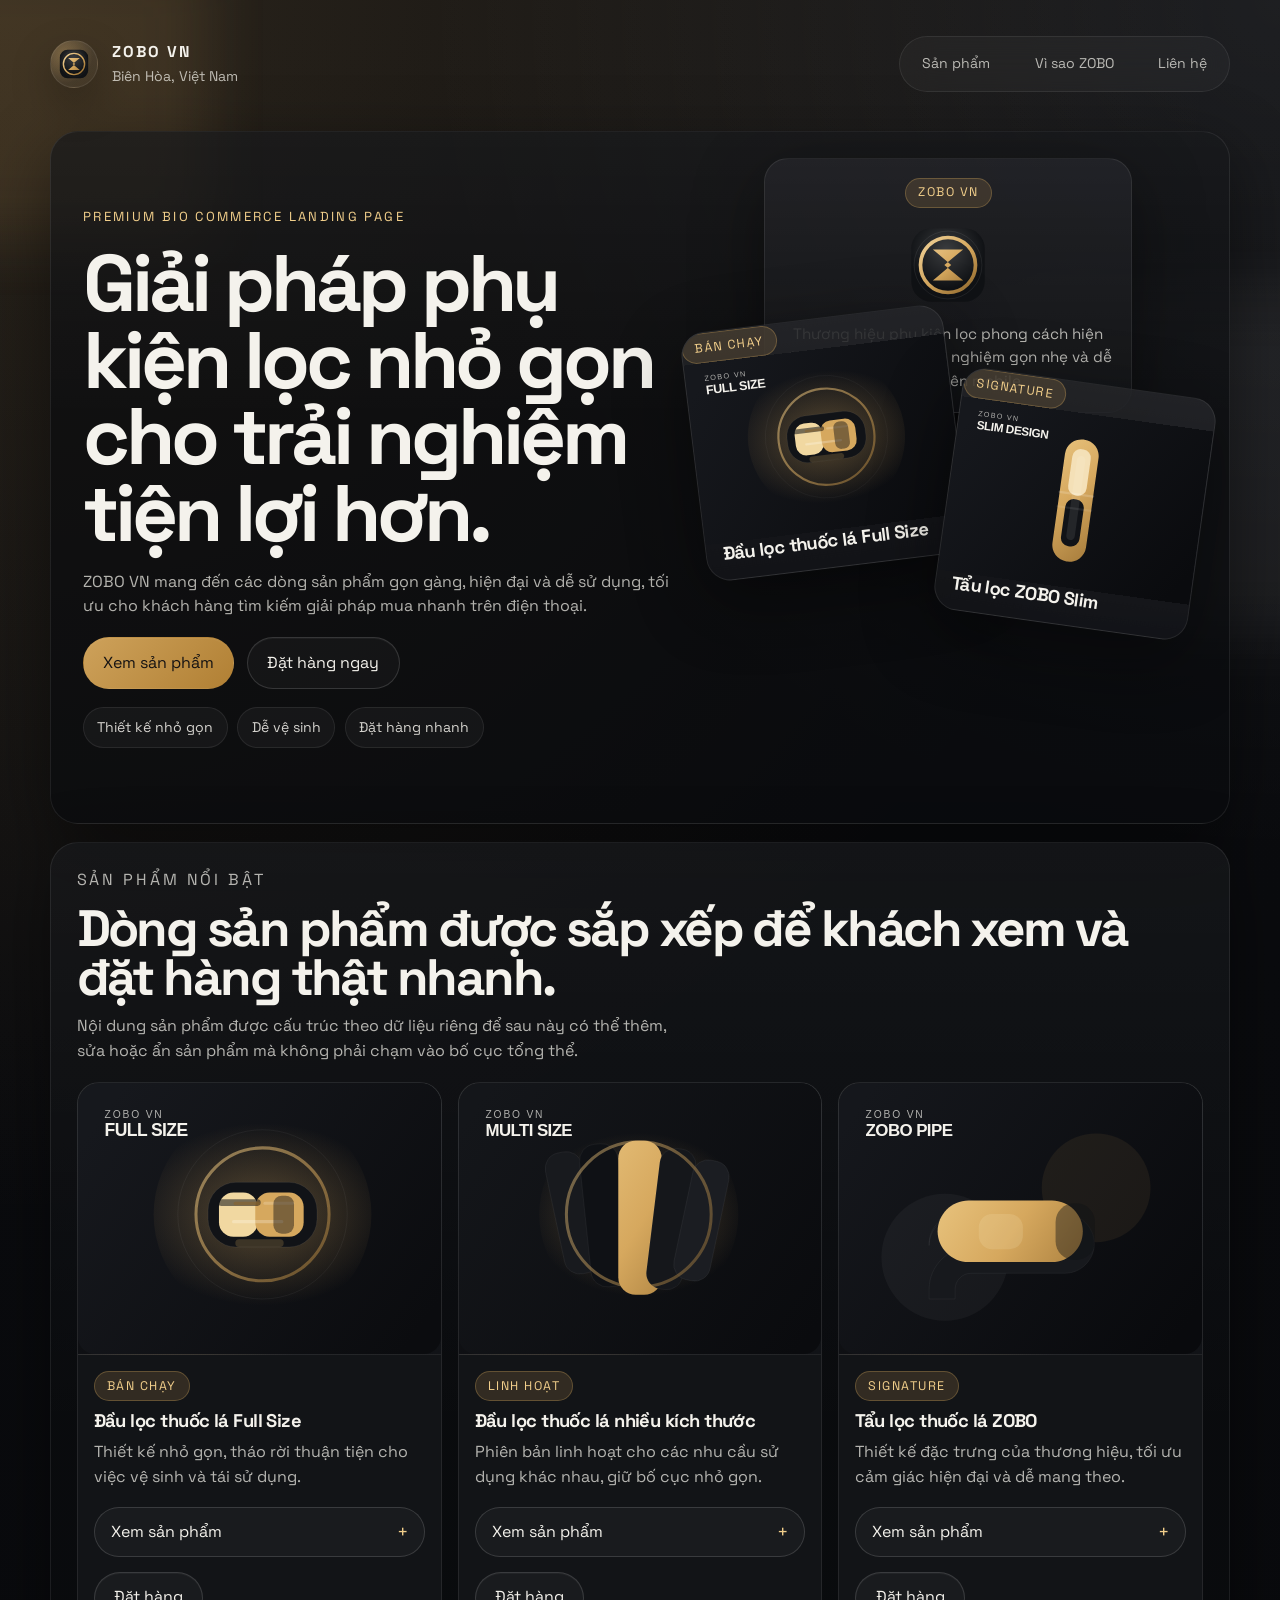
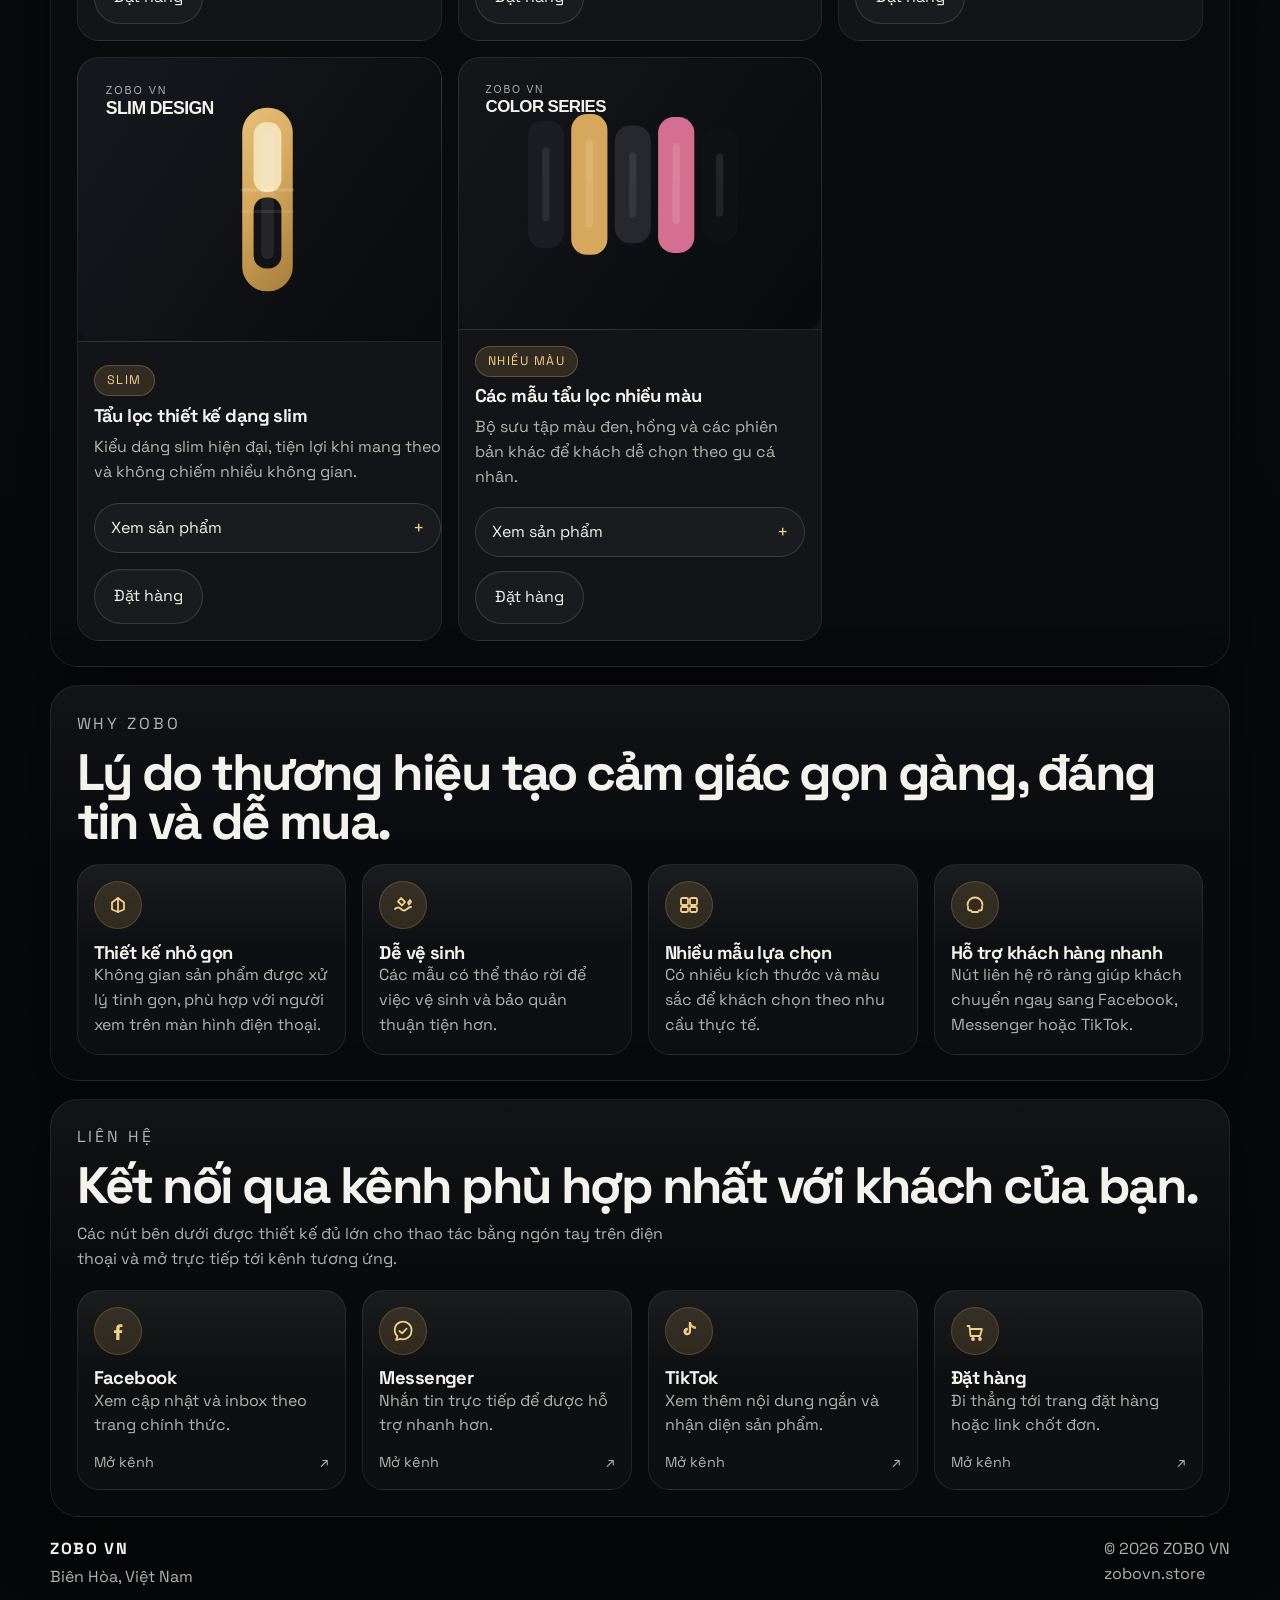
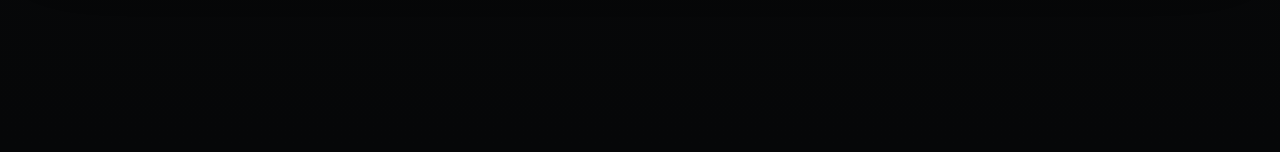
==== index.html @ 747c5fe9 "Initial ZOBO VN site" ====
<!doctype html>
<html lang="vi">
  <head>
    <meta charset="utf-8" />
    <meta name="viewport" content="width=device-width, initial-scale=1" />
    <meta name="theme-color" content="#0b0c0f" />
    <meta
      name="description"
      content="ZOBO VN là landing page chính thức giới thiệu phụ kiện lọc nhỏ gọn, hiện đại và dễ đặt hàng tại Biên Hòa, Việt Nam."
    />
    <meta name="robots" content="index,follow,max-image-preview:large" />
    <link rel="canonical" href="https://zobovn.store/" />

    <meta property="og:site_name" content="ZOBO VN" />
    <meta property="og:type" content="website" />
    <meta property="og:locale" content="vi_VN" />
    <meta property="og:url" content="https://zobovn.store/" />
    <meta
      property="og:title"
      content="ZOBO VN | Phụ kiện lọc nhỏ gọn cho trải nghiệm tiện lợi hơn"
    />
    <meta
      property="og:description"
      content="Landing page chính thức của ZOBO VN với sản phẩm nổi bật, link đặt hàng và kênh liên hệ nhanh."
    />
    <meta property="og:image" content="https://zobovn.store/assets/og-image.svg" />
    <meta property="og:image:alt" content="ZOBO VN hero preview" />
    <meta name="twitter:card" content="summary_large_image" />

    <title>ZOBO VN | Phụ kiện lọc nhỏ gọn, tiện lợi</title>

    <link rel="icon" href="assets/favicon.svg" type="image/svg+xml" />
    <link rel="apple-touch-icon" href="assets/favicon.svg" />

    <link rel="preconnect" href="https://fonts.googleapis.com" />
    <link rel="preconnect" href="https://fonts.gstatic.com" crossorigin />
    <link
      href="https://fonts.googleapis.com/css2?family=Space+Grotesk:wght@400;500;600;700&display=swap"
      rel="stylesheet"
    />

    <link rel="stylesheet" href="styles.css" />
    <script type="module" src="js/main.js" defer></script>
  </head>
  <body>
    <a class="skip-link" href="#main-content">Bỏ qua nội dung</a>

    <div class="page-shell">
      <div class="page-shell__glow page-shell__glow--one" aria-hidden="true"></div>
      <div class="page-shell__glow page-shell__glow--two" aria-hidden="true"></div>

      <header class="site-header reveal">
        <a class="brand" href="#top" aria-label="ZOBO VN trang chủ">
          <span class="brand__mark" aria-hidden="true">
            <img src="assets/brand-mark.svg" alt="" />
          </span>
          <span class="brand__text">
            <strong>ZOBO VN</strong>
            <span>Biên Hòa, Việt Nam</span>
          </span>
        </a>

        <nav class="site-nav" aria-label="Điều hướng chính">
          <a href="#products">Sản phẩm</a>
          <a href="#why-zobo">Vì sao ZOBO</a>
          <a href="#contact">Liên hệ</a>
        </nav>
      </header>

      <main id="main-content">
        <section class="hero section" id="top">
          <div class="hero__copy reveal">
            <p class="eyebrow">Premium bio commerce landing page</p>
            <h1>Giải pháp phụ kiện lọc nhỏ gọn cho trải nghiệm tiện lợi hơn.</h1>
            <p class="hero__lead">
              ZOBO VN mang đến các dòng sản phẩm gọn gàng, hiện đại và dễ sử dụng,
              tối ưu cho khách hàng tìm kiếm giải pháp mua nhanh trên điện thoại.
            </p>

            <div class="hero__actions">
              <a class="button button--primary" href="#products">Xem sản phẩm</a>
              <a class="button button--secondary" href="#contact" data-order-link>Đặt hàng ngay</a>
            </div>

            <ul class="hero__chips" aria-label="Điểm nổi bật">
              <li>Thiết kế nhỏ gọn</li>
              <li>Dễ vệ sinh</li>
              <li>Đặt hàng nhanh</li>
            </ul>
          </div>

          <div class="hero__visual reveal" aria-hidden="true">
            <div class="hero-card hero-card--brand">
              <div class="hero-card__label">ZOBO VN</div>
              <img
                src="assets/brand-mark.svg"
                alt=""
                class="hero-card__logo"
              />
              <p>Thương hiệu phụ kiện lọc phong cách hiện đại, tập trung vào trải nghiệm gọn nhẹ và dễ tiếp cận trên mobile.</p>
            </div>

            <div class="hero-card hero-card--feature hero-card--primary">
              <span class="hero-card__eyebrow">Bán chạy</span>
              <img
                src="assets/products/full-size.svg"
                alt=""
                class="hero-card__image"
              />
              <h2>Đầu lọc thuốc lá Full Size</h2>
            </div>

            <div class="hero-card hero-card--feature hero-card--secondary">
              <span class="hero-card__eyebrow">Signature</span>
              <img
                src="assets/products/slim-design.svg"
                alt=""
                class="hero-card__image"
              />
              <h2>Tẩu lọc ZOBO Slim</h2>
            </div>
          </div>
        </section>

        <section class="section section--tight reveal" id="products" aria-labelledby="products-title">
          <div class="section-heading">
            <p class="eyebrow">Sản phẩm nổi bật</p>
            <h2 id="products-title">Dòng sản phẩm được sắp xếp để khách xem và đặt hàng thật nhanh.</h2>
            <p>
              Nội dung sản phẩm được cấu trúc theo dữ liệu riêng để sau này có thể thêm,
              sửa hoặc ẩn sản phẩm mà không phải chạm vào bố cục tổng thể.
            </p>
          </div>

          <div class="product-grid" data-product-grid></div>
        </section>

        <section class="section reveal" id="why-zobo" aria-labelledby="why-title">
          <div class="section-heading">
            <p class="eyebrow">Why ZOBO</p>
            <h2 id="why-title">Lý do thương hiệu tạo cảm giác gọn gàng, đáng tin và dễ mua.</h2>
          </div>

          <div class="benefit-grid" data-benefit-grid></div>
        </section>

        <section class="section reveal" id="contact" aria-labelledby="contact-title">
          <div class="section-heading">
            <p class="eyebrow">Liên hệ</p>
            <h2 id="contact-title">Kết nối qua kênh phù hợp nhất với khách của bạn.</h2>
            <p>
              Các nút bên dưới được thiết kế đủ lớn cho thao tác bằng ngón tay trên điện thoại và mở trực tiếp tới kênh tương ứng.
            </p>
          </div>

          <div class="contact-grid" data-contact-grid></div>
        </section>
      </main>

      <footer class="site-footer reveal">
        <div>
          <strong>ZOBO VN</strong>
          <p>Biên Hòa, Việt Nam</p>
        </div>
        <div>
          <p>© 2026 ZOBO VN</p>
          <p>zobovn.store</p>
        </div>
      </footer>
    </div>

    <a class="floating-cta" href="#contact" data-order-link aria-label="Đặt hàng ngay">
      Đặt hàng ngay
    </a>
  </body>
</html>
---- styles.css ----
:root {
  color-scheme: dark;
  --bg: #08090b;
  --bg-elevated: rgba(14, 15, 18, 0.86);
  --surface: rgba(20, 22, 26, 0.92);
  --surface-strong: #111317;
  --surface-soft: rgba(255, 255, 255, 0.04);
  --stroke: rgba(255, 255, 255, 0.08);
  --stroke-strong: rgba(255, 255, 255, 0.14);
  --text: #f4f2ec;
  --muted: rgba(244, 242, 236, 0.72);
  --muted-strong: rgba(244, 242, 236, 0.86);
  --accent: #d6a85e;
  --accent-soft: rgba(214, 168, 94, 0.16);
  --accent-strong: #f2cf8b;
  --shadow: 0 22px 70px rgba(0, 0, 0, 0.45);
  --shadow-soft: 0 16px 40px rgba(0, 0, 0, 0.25);
  --radius-xl: 28px;
  --radius-lg: 22px;
  --radius-md: 18px;
  --radius-sm: 14px;
  --content-width: 1180px;
  --touch-target: 48px;
}

*,
*::before,
*::after {
  box-sizing: border-box;
}

html {
  scroll-behavior: smooth;
}

body {
  margin: 0;
  min-height: 100vh;
  background:
    radial-gradient(circle at top left, rgba(214, 168, 94, 0.16), transparent 34%),
    radial-gradient(circle at top right, rgba(255, 255, 255, 0.08), transparent 24%),
    linear-gradient(180deg, #0b0c0f 0%, #090a0d 56%, #060708 100%);
  color: var(--text);
  font-family: "Space Grotesk", "Segoe UI", sans-serif;
  line-height: 1.55;
  text-rendering: optimizeLegibility;
  -webkit-font-smoothing: antialiased;
  padding-bottom: calc(86px + env(safe-area-inset-bottom));
}

img {
  max-width: 100%;
  display: block;
}

a {
  color: inherit;
  text-decoration: none;
}

button,
summary {
  font: inherit;
}

::selection {
  background: rgba(214, 168, 94, 0.32);
  color: #fff;
}

.skip-link {
  position: absolute;
  top: 0;
  left: 0;
  transform: translateY(-120%);
  padding: 0.9rem 1.1rem;
  background: #fff;
  color: #000;
  border-radius: 0 0 12px 0;
  z-index: 100;
}

.skip-link:focus {
  transform: translateY(0);
}

.page-shell {
  position: relative;
  isolation: isolate;
  width: min(calc(100% - 1rem), var(--content-width));
  margin: 0 auto;
  padding: 1rem 0 4.5rem;
}

.page-shell__glow {
  position: fixed;
  inset: auto;
  pointer-events: none;
  z-index: -1;
  filter: blur(32px);
  opacity: 0.75;
}

.page-shell__glow--one {
  top: -3rem;
  left: -5rem;
  width: 18rem;
  height: 18rem;
  background: rgba(214, 168, 94, 0.18);
}

.page-shell__glow--two {
  right: -5rem;
  top: 32%;
  width: 22rem;
  height: 22rem;
  background: rgba(255, 255, 255, 0.08);
}

.site-header {
  display: flex;
  align-items: center;
  justify-content: space-between;
  gap: 1rem;
  padding: 1rem 0 1.35rem;
}

.brand {
  display: inline-flex;
  align-items: center;
  gap: 0.9rem;
  min-height: var(--touch-target);
}

.brand__mark {
  width: 3rem;
  height: 3rem;
  padding: 0.4rem;
  border-radius: 999px;
  background:
    linear-gradient(145deg, rgba(255, 255, 255, 0.08), rgba(255, 255, 255, 0.02)),
    radial-gradient(circle at 30% 30%, rgba(214, 168, 94, 0.35), transparent 62%);
  border: 1px solid var(--stroke);
  box-shadow: var(--shadow-soft);
}

.brand__mark img {
  width: 100%;
  height: 100%;
}

.brand__text {
  display: grid;
  gap: 0.12rem;
}

.brand__text strong {
  font-size: 0.98rem;
  letter-spacing: 0.12em;
  text-transform: uppercase;
}

.brand__text span,
.site-nav a {
  color: var(--muted);
  font-size: 0.88rem;
}

.site-nav {
  display: inline-flex;
  align-items: center;
  gap: 1rem;
  padding: 0.45rem;
  background: rgba(255, 255, 255, 0.03);
  border: 1px solid var(--stroke);
  border-radius: 999px;
  backdrop-filter: blur(16px);
}

.site-nav a {
  padding: 0.55rem 0.9rem;
  border-radius: 999px;
  transition: background 160ms ease, color 160ms ease;
}

.site-nav a:hover,
.site-nav a:focus-visible {
  background: rgba(255, 255, 255, 0.06);
  color: var(--text);
}

.section {
  margin-top: 1.1rem;
  padding: 1.2rem;
  border: 1px solid var(--stroke);
  border-radius: var(--radius-xl);
  background:
    linear-gradient(180deg, rgba(255, 255, 255, 0.04), transparent 42%),
    rgba(11, 12, 15, 0.7);
  box-shadow: var(--shadow);
  overflow: clip;
}

.section--tight {
  padding-bottom: 1.45rem;
}

.hero {
  display: grid;
  gap: 1.1rem;
  align-items: center;
}

.hero__copy {
  display: grid;
  gap: 1.1rem;
}

.eyebrow {
  margin: 0;
  color: var(--accent-strong);
  font-size: 0.82rem;
  letter-spacing: 0.18em;
  text-transform: uppercase;
}

.hero h1,
.section-heading h2 {
  margin: 0;
  font-size: clamp(2.2rem, 8vw, 5rem);
  line-height: 0.96;
  letter-spacing: -0.05em;
}

.section-heading h2 {
  font-size: clamp(1.8rem, 5.2vw, 3.2rem);
}

.hero__lead,
.section-heading p {
  margin: 0;
  color: var(--muted);
  max-width: 62ch;
  font-size: 1rem;
}

.hero__actions {
  display: flex;
  flex-wrap: wrap;
  gap: 0.8rem;
}

.button {
  min-height: var(--touch-target);
  display: inline-flex;
  align-items: center;
  justify-content: center;
  gap: 0.55rem;
  padding: 0.8rem 1.2rem;
  border-radius: 999px;
  border: 1px solid var(--stroke-strong);
  background: rgba(255, 255, 255, 0.03);
  transition:
    transform 180ms ease,
    background 180ms ease,
    border-color 180ms ease,
    box-shadow 180ms ease;
  box-shadow: inset 0 1px 0 rgba(255, 255, 255, 0.04);
}

.button:hover,
.button:focus-visible,
.card-action:hover,
.card-action:focus-visible,
.contact-card:hover,
.contact-card:focus-visible,
.product-summary:hover,
.product-summary:focus-visible {
  transform: translateY(-1px);
  border-color: rgba(214, 168, 94, 0.5);
  box-shadow: 0 14px 30px rgba(0, 0, 0, 0.24);
}

.button--primary {
  background: linear-gradient(135deg, rgba(214, 168, 94, 0.96), rgba(184, 133, 54, 0.96));
  color: #151313;
  border-color: transparent;
}

.button--secondary {
  background: rgba(255, 255, 255, 0.03);
}

.hero__chips {
  display: flex;
  flex-wrap: wrap;
  gap: 0.6rem;
  margin: 0;
  padding: 0;
  list-style: none;
}

.hero__chips li {
  padding: 0.55rem 0.84rem;
  border-radius: 999px;
  background: rgba(255, 255, 255, 0.04);
  border: 1px solid var(--stroke);
  color: var(--muted-strong);
  font-size: 0.88rem;
}

.hero__visual {
  position: relative;
  min-height: 34rem;
  display: grid;
  align-content: center;
}

.hero-card {
  position: absolute;
  width: min(100%, 19rem);
  border: 1px solid var(--stroke);
  border-radius: 24px;
  background:
    linear-gradient(180deg, rgba(255, 255, 255, 0.08), rgba(255, 255, 255, 0.02)),
    rgba(15, 16, 20, 0.88);
  box-shadow: var(--shadow);
  overflow: clip;
}

.hero-card--brand {
  top: 0;
  left: 0;
  right: 0;
  margin-inline: auto;
  width: min(100%, 23rem);
  padding: 1.2rem;
  display: grid;
  gap: 0.8rem;
  text-align: center;
}

.hero-card--brand p {
  margin: 0;
  color: var(--muted);
  font-size: 0.95rem;
}

.hero-card__label,
.hero-card__eyebrow,
.badge {
  display: inline-flex;
  align-items: center;
  justify-content: center;
  width: fit-content;
  min-height: 1.9rem;
  padding: 0.25rem 0.75rem;
  border-radius: 999px;
  background: rgba(214, 168, 94, 0.16);
  border: 1px solid rgba(214, 168, 94, 0.3);
  color: var(--accent-strong);
  font-size: 0.78rem;
  letter-spacing: 0.12em;
  text-transform: uppercase;
}

.hero-card__label {
  margin-inline: auto;
}

.hero-card__logo {
  width: 5.5rem;
  height: 5.5rem;
  margin-inline: auto;
}

.hero-card__image {
  width: 100%;
  aspect-ratio: 16 / 11;
  object-fit: cover;
}

.hero-card h2 {
  margin: 0;
  padding: 0 1rem 1rem;
  font-size: 1.15rem;
  line-height: 1.15;
  letter-spacing: -0.03em;
}

.hero-card--primary {
  top: 10rem;
  left: 0;
  transform: rotate(-7deg);
  width: 16.5rem;
}

.hero-card--secondary {
  right: 0;
  top: 14rem;
  transform: rotate(8deg);
  width: 16rem;
}

.section-heading {
  display: grid;
  gap: 0.7rem;
  margin-bottom: 1.15rem;
}

.product-grid,
.benefit-grid,
.contact-grid {
  display: grid;
  gap: 1rem;
}

.product-card {
  display: grid;
  gap: 0;
  border-radius: var(--radius-lg);
  border: 1px solid var(--stroke);
  background:
    linear-gradient(180deg, rgba(255, 255, 255, 0.05), transparent 34%),
    var(--surface);
  overflow: clip;
}

.product-card__media {
  position: relative;
  aspect-ratio: 4 / 3;
  background:
    radial-gradient(circle at 25% 25%, rgba(214, 168, 94, 0.22), transparent 42%),
    linear-gradient(145deg, #16181d, #0d0e11 64%, #111317);
  border-bottom: 1px solid var(--stroke);
}

.product-card__media img {
  width: 100%;
  height: 100%;
  object-fit: cover;
}

.product-card__body {
  display: grid;
  gap: 0.9rem;
  padding: 1rem;
}

.product-card__header {
  display: grid;
  gap: 0.55rem;
}

.product-card__header h3,
.contact-card h3,
.benefit-card h3 {
  margin: 0;
  font-size: 1.15rem;
  line-height: 1.15;
  letter-spacing: -0.03em;
}

.product-card__header p,
.product-details p,
.contact-card p,
.benefit-card p,
.site-footer p {
  margin: 0;
  color: var(--muted);
}

.product-card__actions {
  display: flex;
  flex-wrap: wrap;
  gap: 0.75rem;
}

.product-summary {
  min-height: var(--touch-target);
  display: inline-flex;
  align-items: center;
  gap: 0.6rem;
  padding: 0.72rem 1rem;
  border: 1px solid var(--stroke-strong);
  border-radius: 999px;
  background: rgba(255, 255, 255, 0.03);
  color: var(--text);
  cursor: pointer;
  list-style: none;
  transition:
    transform 180ms ease,
    background 180ms ease,
    border-color 180ms ease;
}

.product-summary::-webkit-details-marker {
  display: none;
}

.product-summary::after {
  content: "+";
  font-size: 1.15rem;
  line-height: 1;
  margin-left: auto;
  color: var(--accent-strong);
}

.product-card[open] .product-summary::after {
  content: "−";
}

.product-details {
  display: grid;
  gap: 0.8rem;
  padding-top: 0.2rem;
}

.product-details ul {
  margin: 0;
  padding-left: 1.1rem;
  color: var(--muted);
}

.product-details li + li {
  margin-top: 0.35rem;
}

.benefit-card,
.contact-card {
  display: grid;
  gap: 0.8rem;
  padding: 1rem;
  border-radius: var(--radius-lg);
  border: 1px solid var(--stroke);
  background:
    linear-gradient(180deg, rgba(255, 255, 255, 0.05), transparent 44%),
    rgba(255, 255, 255, 0.025);
}

.benefit-card__icon,
.contact-card__icon {
  width: 3rem;
  height: 3rem;
  display: inline-flex;
  align-items: center;
  justify-content: center;
  border-radius: 999px;
  background: var(--accent-soft);
  border: 1px solid rgba(214, 168, 94, 0.24);
  color: var(--accent-strong);
}

.contact-card {
  min-height: 100%;
  transition:
    transform 180ms ease,
    border-color 180ms ease,
    background 180ms ease;
}

.contact-card__meta {
  display: flex;
  align-items: center;
  justify-content: space-between;
  gap: 0.75rem;
}

.contact-card__meta span {
  color: var(--muted);
  font-size: 0.9rem;
}

.site-footer {
  display: flex;
  flex-wrap: wrap;
  justify-content: space-between;
  gap: 1rem;
  padding: 1.25rem 0 0.25rem;
  color: var(--muted);
}

.site-footer strong {
  display: inline-block;
  margin-bottom: 0.2rem;
  color: var(--text);
  letter-spacing: 0.1em;
  text-transform: uppercase;
}

.floating-cta {
  position: fixed;
  left: 50%;
  bottom: calc(0.8rem + env(safe-area-inset-bottom));
  transform: translateX(-50%);
  width: min(calc(100% - 1rem), 28rem);
  min-height: 56px;
  display: none;
  align-items: center;
  justify-content: center;
  border-radius: 999px;
  background: linear-gradient(135deg, rgba(214, 168, 94, 0.98), rgba(184, 133, 54, 0.98));
  color: #120f0a;
  font-weight: 700;
  letter-spacing: 0.04em;
  box-shadow: 0 18px 40px rgba(0, 0, 0, 0.38);
  z-index: 25;
}

.reveal {
  opacity: 0;
  transform: translateY(18px);
  transition:
    opacity 680ms ease,
    transform 680ms ease;
}

.reveal.is-visible {
  opacity: 1;
  transform: translateY(0);
}

@media (min-width: 640px) {
  .page-shell {
    width: min(calc(100% - 2rem), var(--content-width));
    padding-top: 1.25rem;
  }

  .product-grid {
    grid-template-columns: repeat(2, minmax(0, 1fr));
  }

  .benefit-grid,
  .contact-grid {
    grid-template-columns: repeat(2, minmax(0, 1fr));
  }
}

@media (min-width: 960px) {
  .section {
    padding: 1.6rem;
  }

  .hero {
    grid-template-columns: 1.08fr 0.92fr;
    min-height: 42rem;
  }

  .hero__copy {
    padding: 1rem 0 1rem 0.4rem;
  }

  .hero__visual {
    min-height: 40rem;
  }

  .product-grid {
    grid-template-columns: repeat(3, minmax(0, 1fr));
  }

  .benefit-grid {
    grid-template-columns: repeat(4, minmax(0, 1fr));
  }

  .contact-grid {
    grid-template-columns: repeat(4, minmax(0, 1fr));
  }

  .floating-cta {
    display: none;
  }
}

@media (max-width: 959.98px) {
  .site-nav {
    display: none;
  }

  .floating-cta {
    display: inline-flex;
  }

  .hero__visual {
    min-height: 30rem;
  }
}

@media (max-width: 639.98px) {
  .site-header {
    gap: 0.75rem;
    align-items: flex-start;
    flex-direction: column;
  }

  .site-nav {
    width: 100%;
    justify-content: space-between;
  }

  .site-nav a {
    flex: 1;
    text-align: center;
  }

  .hero-card--brand {
    width: 100%;
  }

  .hero-card--primary {
    left: -0.35rem;
    width: 15.5rem;
  }

  .hero-card--secondary {
    right: -0.35rem;
    width: 15rem;
  }

  .hero-card h2 {
    font-size: 1.03rem;
  }

  .product-card__actions {
    flex-direction: column;
  }
}

@media (prefers-reduced-motion: reduce) {
  html {
    scroll-behavior: auto;
  }

  *,
  *::before,
  *::after {
    animation-duration: 0.01ms !important;
    animation-iteration-count: 1 !important;
    transition-duration: 0.01ms !important;
    scroll-behavior: auto !important;
  }

  .reveal {
    opacity: 1;
    transform: none;
  }
}
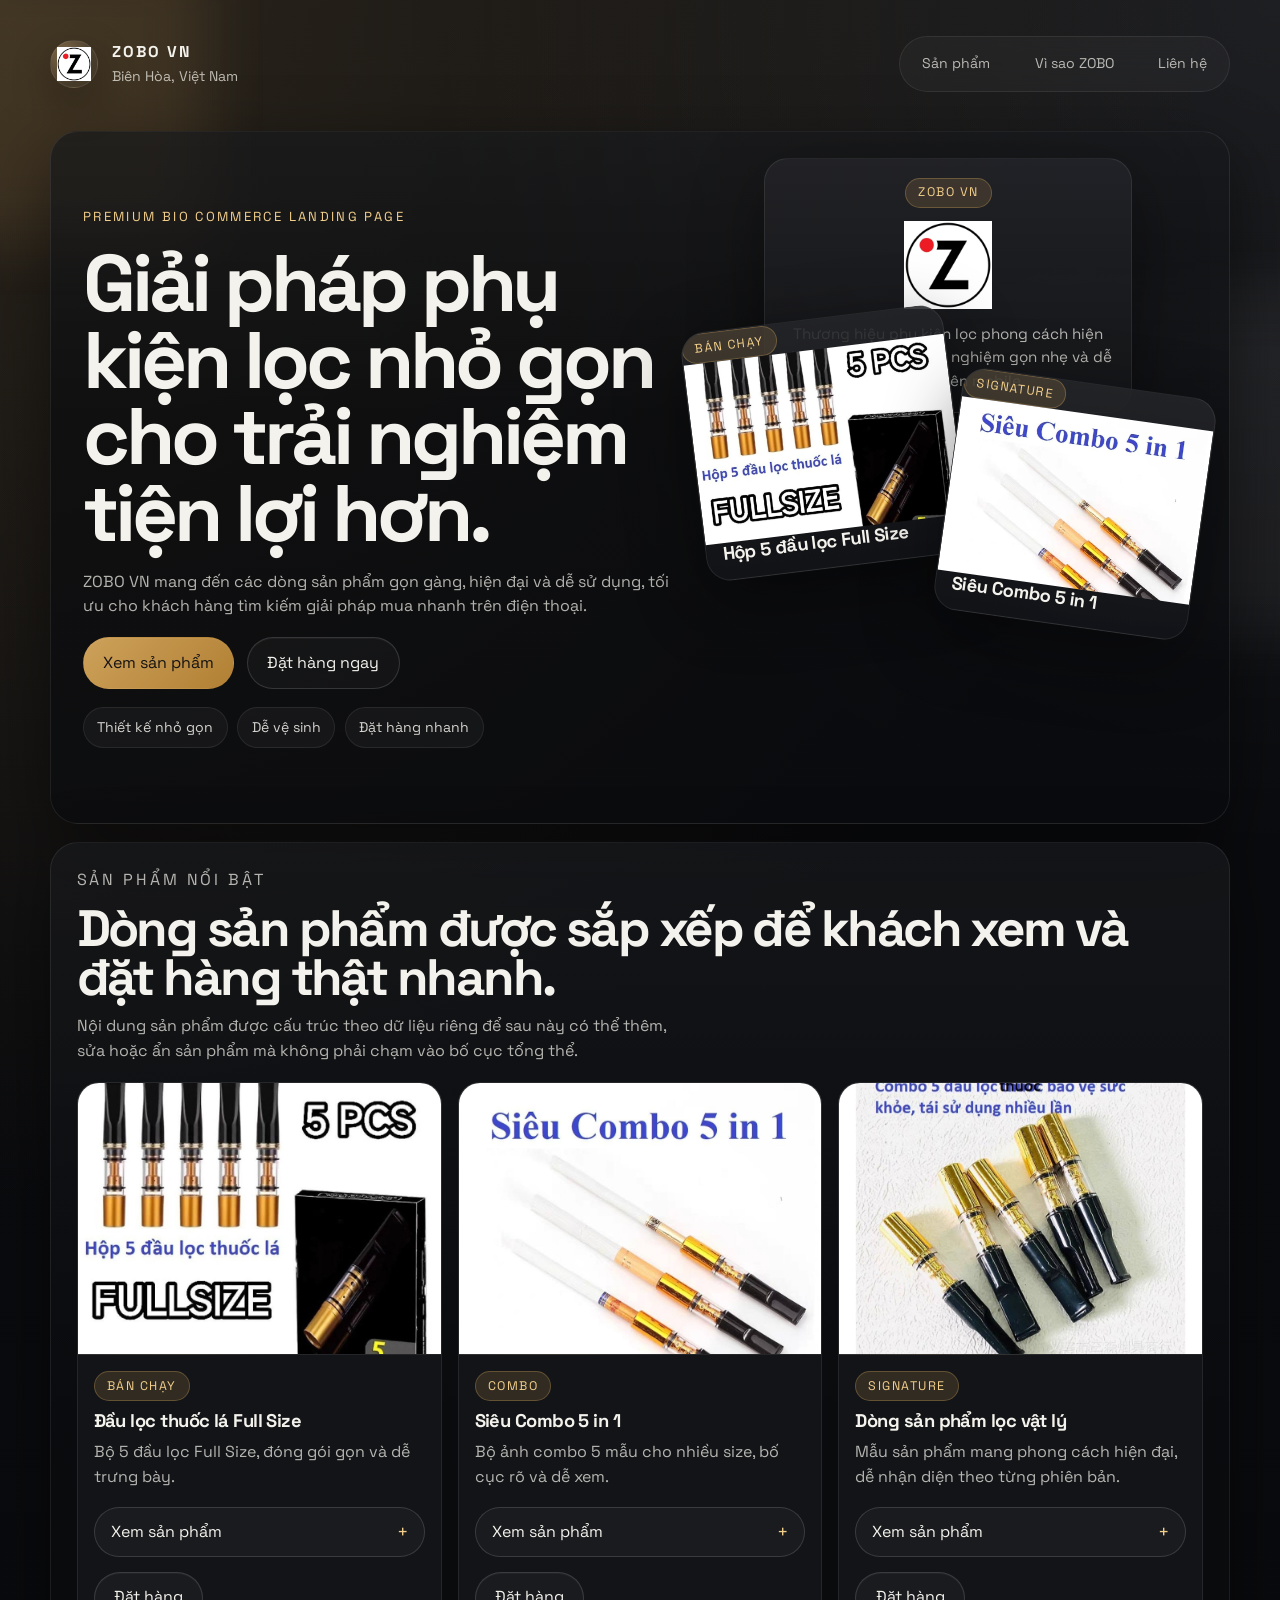
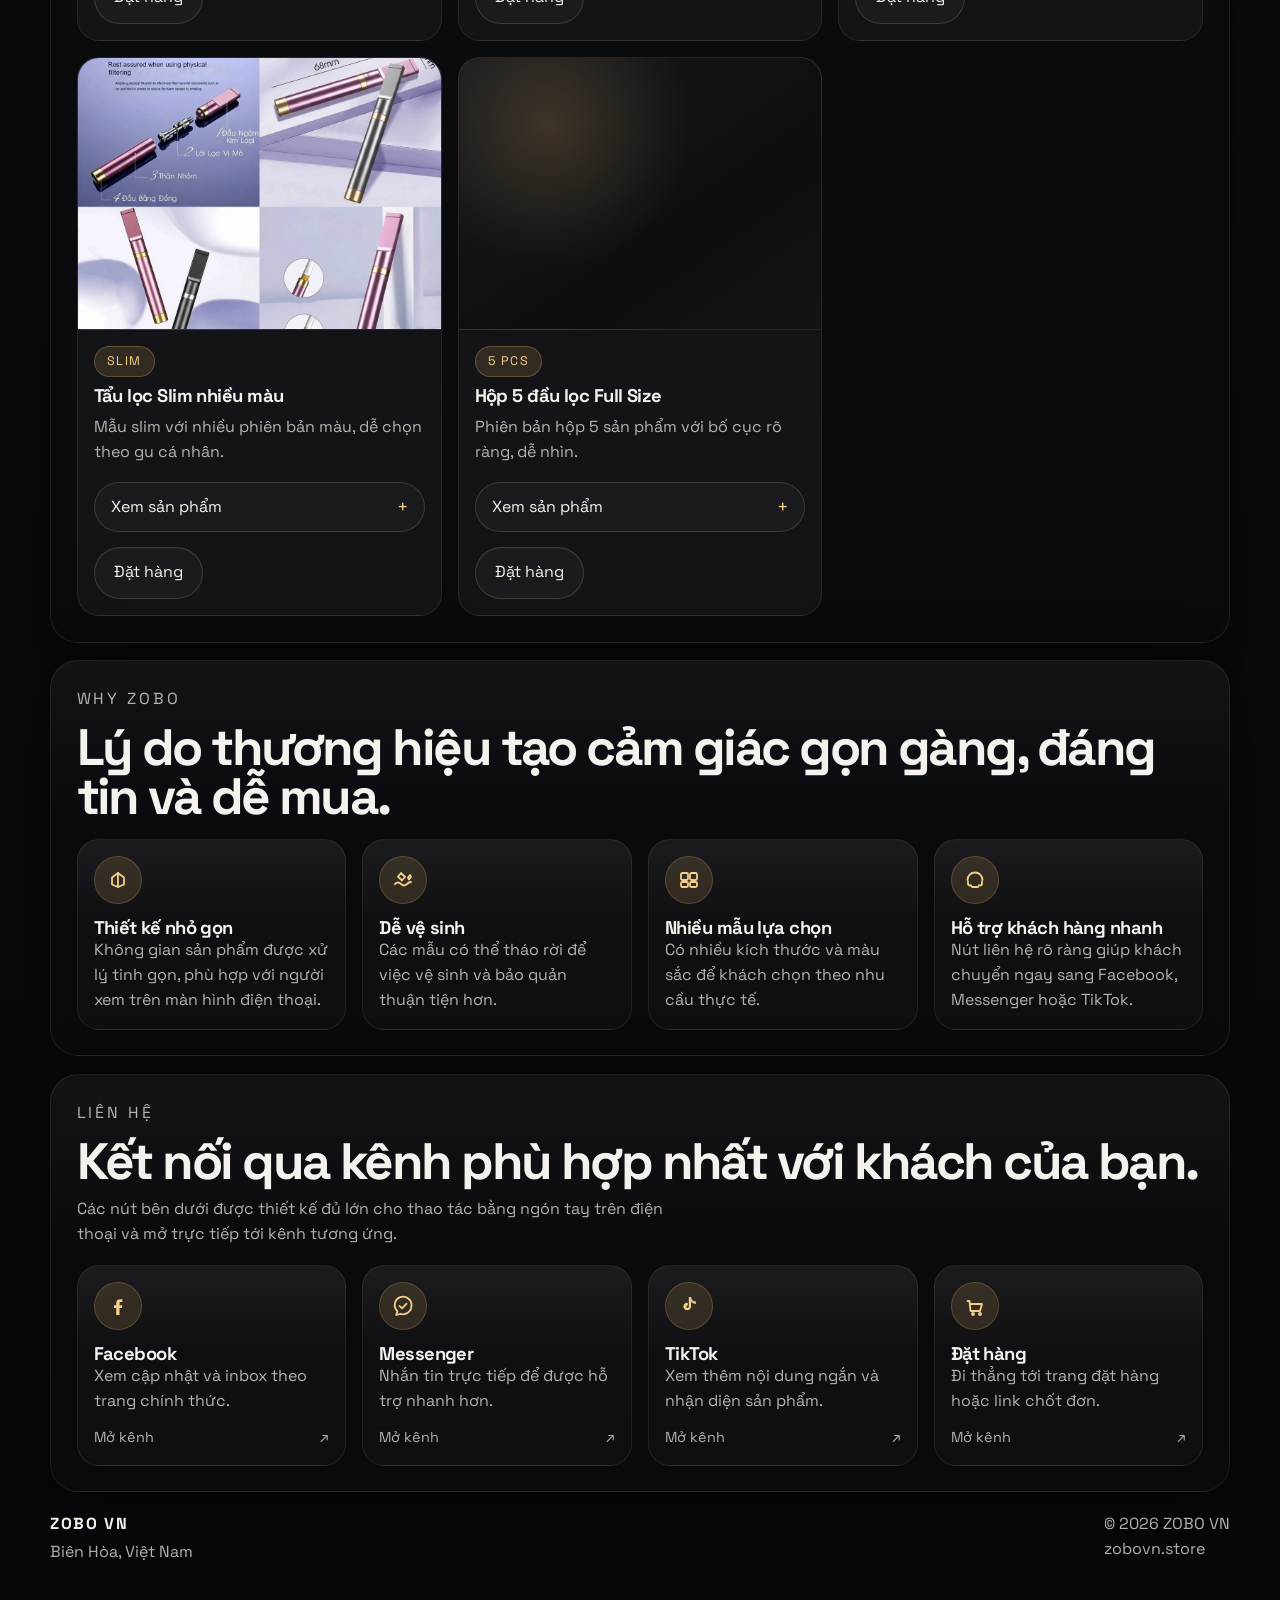
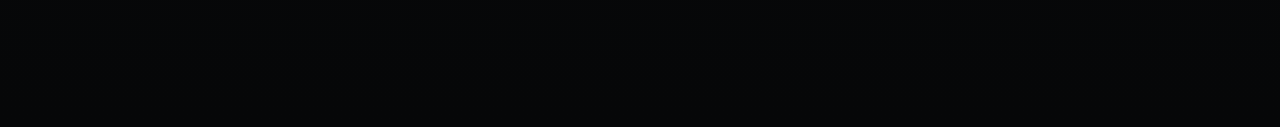
==== commit f1bcec85: "Update ZOBO visuals" ====
--- a/index.html
+++ b/index.html
@@ -29,8 +29,8 @@
 
     <title>ZOBO VN | Phụ kiện lọc nhỏ gọn, tiện lợi</title>
 
-    <link rel="icon" href="assets/favicon.svg" type="image/svg+xml" />
-    <link rel="apple-touch-icon" href="assets/favicon.svg" />
+    <link rel="icon" href="assets/logo.png" type="image/png" />
+    <link rel="apple-touch-icon" href="assets/logo.png" />
 
     <link rel="preconnect" href="https://fonts.googleapis.com" />
     <link rel="preconnect" href="https://fonts.gstatic.com" crossorigin />
@@ -52,7 +52,7 @@
       <header class="site-header reveal">
         <a class="brand" href="#top" aria-label="ZOBO VN trang chủ">
           <span class="brand__mark" aria-hidden="true">
-            <img src="assets/brand-mark.svg" alt="" />
+            <img src="assets/logo.png" alt="" />
           </span>
           <span class="brand__text">
             <strong>ZOBO VN</strong>
@@ -93,7 +93,7 @@
             <div class="hero-card hero-card--brand">
               <div class="hero-card__label">ZOBO VN</div>
               <img
-                src="assets/brand-mark.svg"
+                src="assets/logo.png"
                 alt=""
                 class="hero-card__logo"
               />
@@ -103,21 +103,21 @@
             <div class="hero-card hero-card--feature hero-card--primary">
               <span class="hero-card__eyebrow">Bán chạy</span>
               <img
-                src="assets/products/full-size.svg"
+                src="assets/products/full-size-pack.png"
                 alt=""
                 class="hero-card__image"
               />
-              <h2>Đầu lọc thuốc lá Full Size</h2>
+              <h2>Hộp 5 đầu lọc Full Size</h2>
             </div>
 
             <div class="hero-card hero-card--feature hero-card--secondary">
               <span class="hero-card__eyebrow">Signature</span>
               <img
-                src="assets/products/slim-design.svg"
+                src="assets/products/combo-5-in-1.png"
                 alt=""
                 class="hero-card__image"
               />
-              <h2>Tẩu lọc ZOBO Slim</h2>
+              <h2>Siêu Combo 5 in 1</h2>
             </div>
           </div>
         </section>
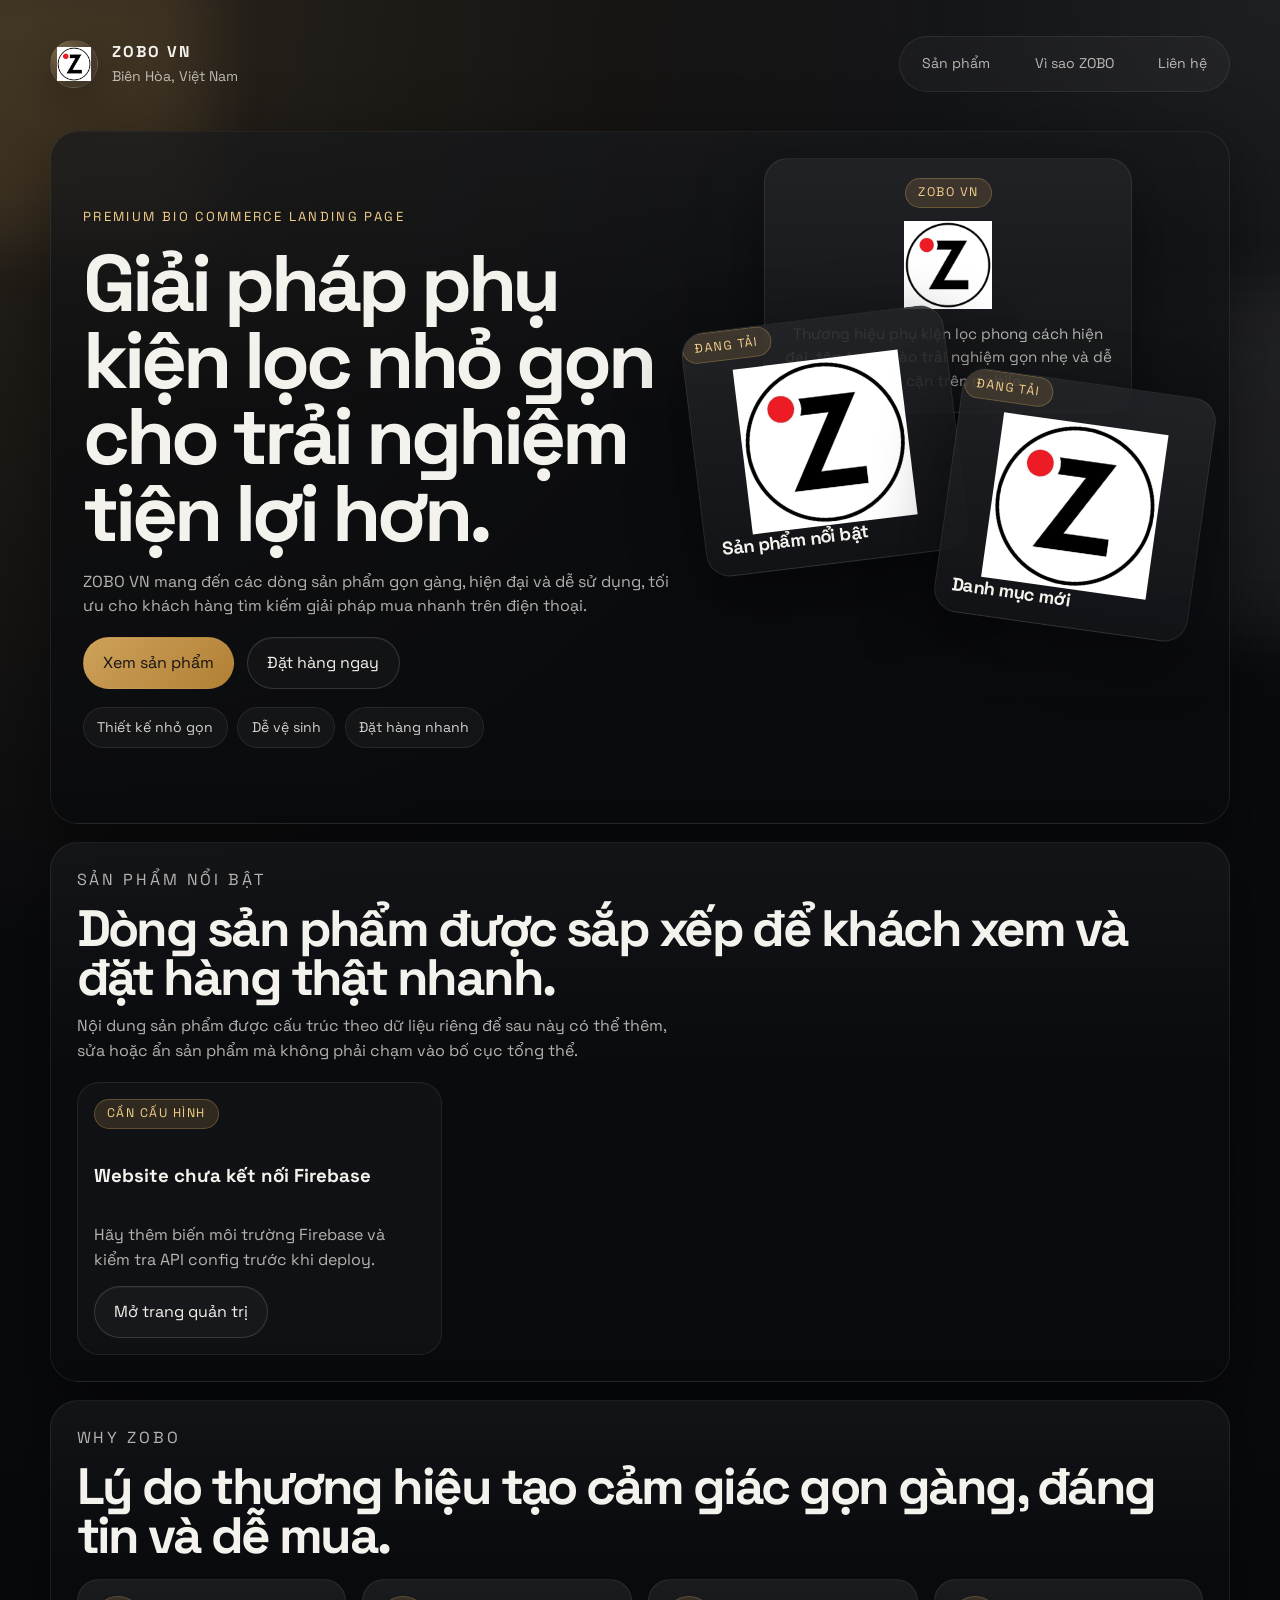
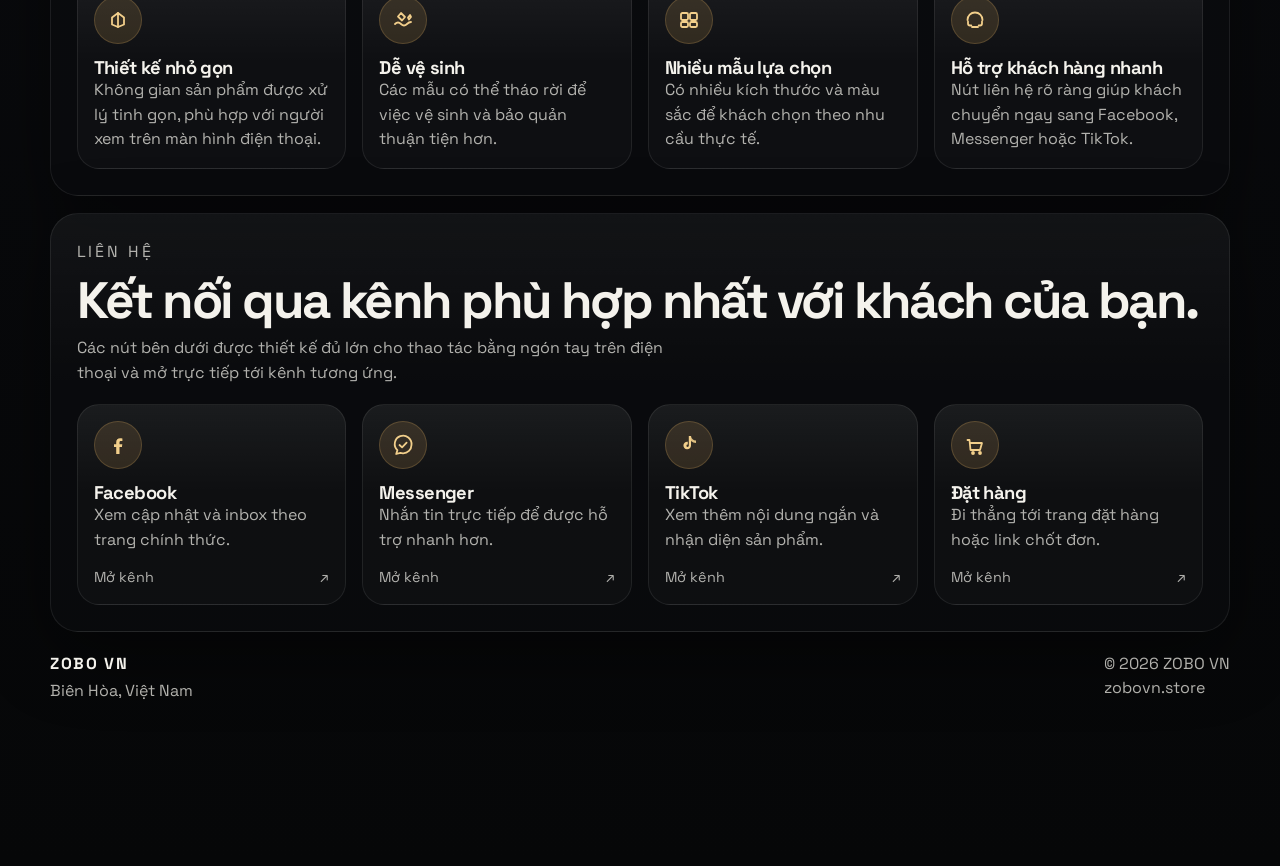
==== commit 8326e6bc: "Add Firebase admin dashboard" ====
--- a/index.html
+++ b/index.html
@@ -100,24 +100,26 @@
               <p>Thương hiệu phụ kiện lọc phong cách hiện đại, tập trung vào trải nghiệm gọn nhẹ và dễ tiếp cận trên mobile.</p>
             </div>
 
-            <div class="hero-card hero-card--feature hero-card--primary">
-              <span class="hero-card__eyebrow">Bán chạy</span>
+            <div class="hero-card hero-card--feature hero-card--primary" data-hero-primary>
+              <span class="hero-card__eyebrow" data-hero-primary-badge>Đang tải</span>
               <img
-                src="assets/products/full-size-pack.png"
+                src="assets/logo.png"
                 alt=""
                 class="hero-card__image"
+                data-hero-primary-image
               />
-              <h2>Hộp 5 đầu lọc Full Size</h2>
+              <h2 data-hero-primary-title>Sản phẩm nổi bật</h2>
             </div>
 
-            <div class="hero-card hero-card--feature hero-card--secondary">
-              <span class="hero-card__eyebrow">Signature</span>
+            <div class="hero-card hero-card--feature hero-card--secondary" data-hero-secondary>
+              <span class="hero-card__eyebrow" data-hero-secondary-badge>Đang tải</span>
               <img
-                src="assets/products/combo-5-in-1.png"
+                src="assets/logo.png"
                 alt=""
                 class="hero-card__image"
+                data-hero-secondary-image
               />
-              <h2>Siêu Combo 5 in 1</h2>
+              <h2 data-hero-secondary-title>Danh mục mới</h2>
             </div>
           </div>
         </section>
@@ -132,7 +134,7 @@
             </p>
           </div>
 
-          <div class="product-grid" data-product-grid></div>
+          <div class="product-grid" data-product-grid aria-live="polite"></div>
         </section>
 
         <section class="section reveal" id="why-zobo" aria-labelledby="why-title">
--- a/styles.css
+++ b/styles.css
@@ -376,8 +376,9 @@
 
 .hero-card__image {
   width: 100%;
-  aspect-ratio: 16 / 11;
-  object-fit: cover;
+  height: 11rem;
+  object-fit: contain;
+  padding: 0.6rem 1rem 0;
 }
 
 .hero-card h2 {
@@ -426,21 +427,6 @@
   overflow: clip;
 }
 
-.product-card__media {
-  position: relative;
-  aspect-ratio: 4 / 3;
-  background:
-    radial-gradient(circle at 25% 25%, rgba(214, 168, 94, 0.22), transparent 42%),
-    linear-gradient(145deg, #16181d, #0d0e11 64%, #111317);
-  border-bottom: 1px solid var(--stroke);
-}
-
-.product-card__media img {
-  width: 100%;
-  height: 100%;
-  object-fit: cover;
-}
-
 .product-card__body {
   display: grid;
   gap: 0.9rem;
@@ -468,6 +454,48 @@
 .site-footer p {
   margin: 0;
   color: var(--muted);
+}
+
+.product-card__meta {
+  display: flex;
+  flex-wrap: wrap;
+  gap: 0.5rem;
+  align-items: center;
+}
+
+.product-card__category,
+.product-card__price {
+  display: inline-flex;
+  align-items: center;
+  min-height: 2rem;
+  padding: 0.25rem 0.7rem;
+  border-radius: 999px;
+  border: 1px solid var(--stroke);
+  background: rgba(255, 255, 255, 0.03);
+  color: var(--muted-strong);
+  font-size: 0.84rem;
+}
+
+.product-card__price {
+  color: var(--accent-strong);
+  border-color: rgba(214, 168, 94, 0.26);
+  background: rgba(214, 168, 94, 0.08);
+}
+
+.product-card__media {
+  position: relative;
+  aspect-ratio: 4 / 3;
+  background:
+    radial-gradient(circle at 25% 25%, rgba(214, 168, 94, 0.18), transparent 42%),
+    linear-gradient(145deg, #16181d, #0d0e11 64%, #111317);
+  border-bottom: 1px solid var(--stroke);
+  padding: 0.85rem;
+}
+
+.product-card__media img {
+  width: 100%;
+  height: 100%;
+  object-fit: contain;
 }
 
 .product-card__actions {
@@ -620,6 +648,66 @@
   transform: translateY(0);
 }
 
+.empty-state,
+.skeleton-card {
+  display: grid;
+  gap: 0.85rem;
+  min-height: 100%;
+  border-radius: var(--radius-lg);
+  border: 1px solid var(--stroke);
+  background: rgba(255, 255, 255, 0.03);
+  padding: 1rem;
+}
+
+.empty-state p {
+  margin: 0;
+  color: var(--muted);
+}
+
+.empty-state__actions {
+  display: flex;
+  flex-wrap: wrap;
+  gap: 0.75rem;
+}
+
+.skeleton-card__media,
+.skeleton-bar {
+  border-radius: 18px;
+  background: linear-gradient(90deg, rgba(255, 255, 255, 0.04), rgba(255, 255, 255, 0.08), rgba(255, 255, 255, 0.04));
+  background-size: 200% 100%;
+  animation: skeleton-pulse 1.4s ease infinite;
+}
+
+.skeleton-card__media {
+  aspect-ratio: 4 / 3;
+}
+
+.skeleton-bar {
+  height: 0.95rem;
+}
+
+.skeleton-bar--wide {
+  width: 82%;
+}
+
+.skeleton-bar--mid {
+  width: 62%;
+}
+
+.skeleton-bar--short {
+  width: 42%;
+}
+
+@keyframes skeleton-pulse {
+  0% {
+    background-position: 0% 50%;
+  }
+
+  100% {
+    background-position: 200% 50%;
+  }
+}
+
 @media (min-width: 640px) {
   .page-shell {
     width: min(calc(100% - 2rem), var(--content-width));
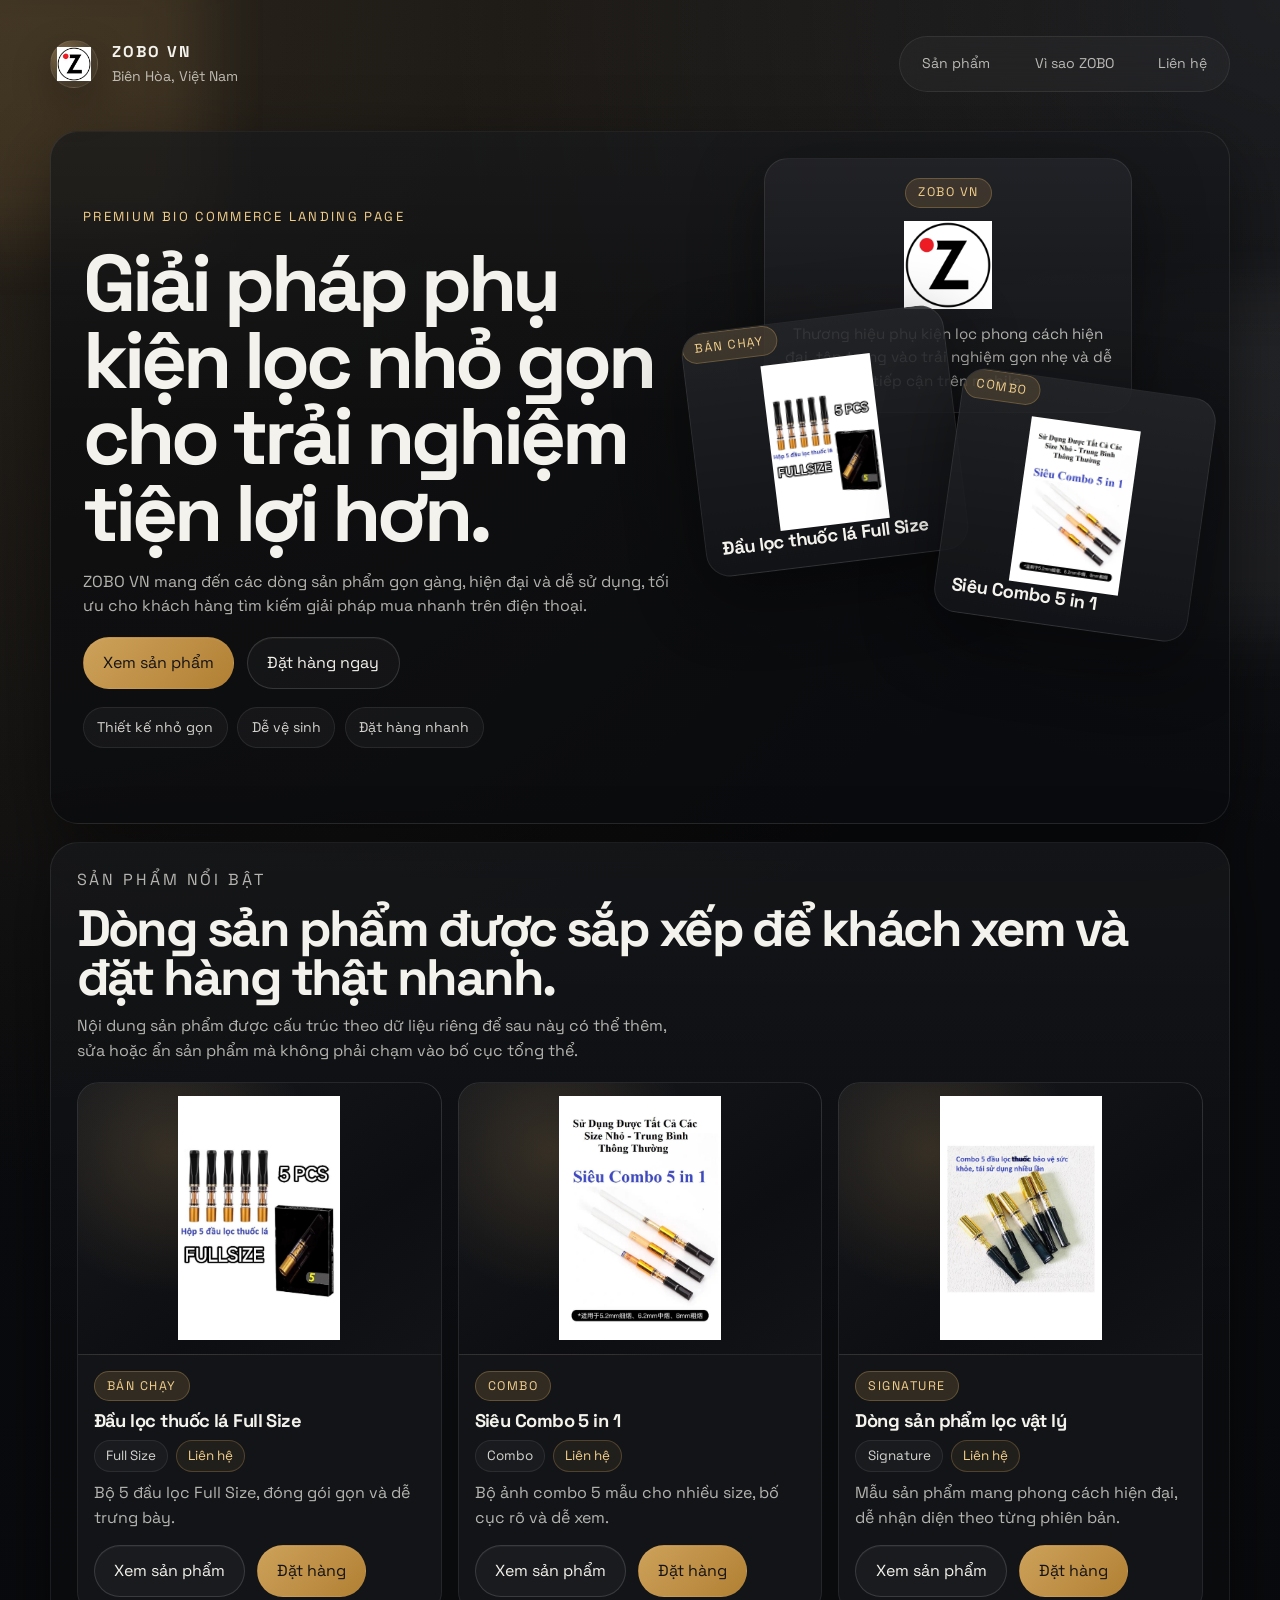
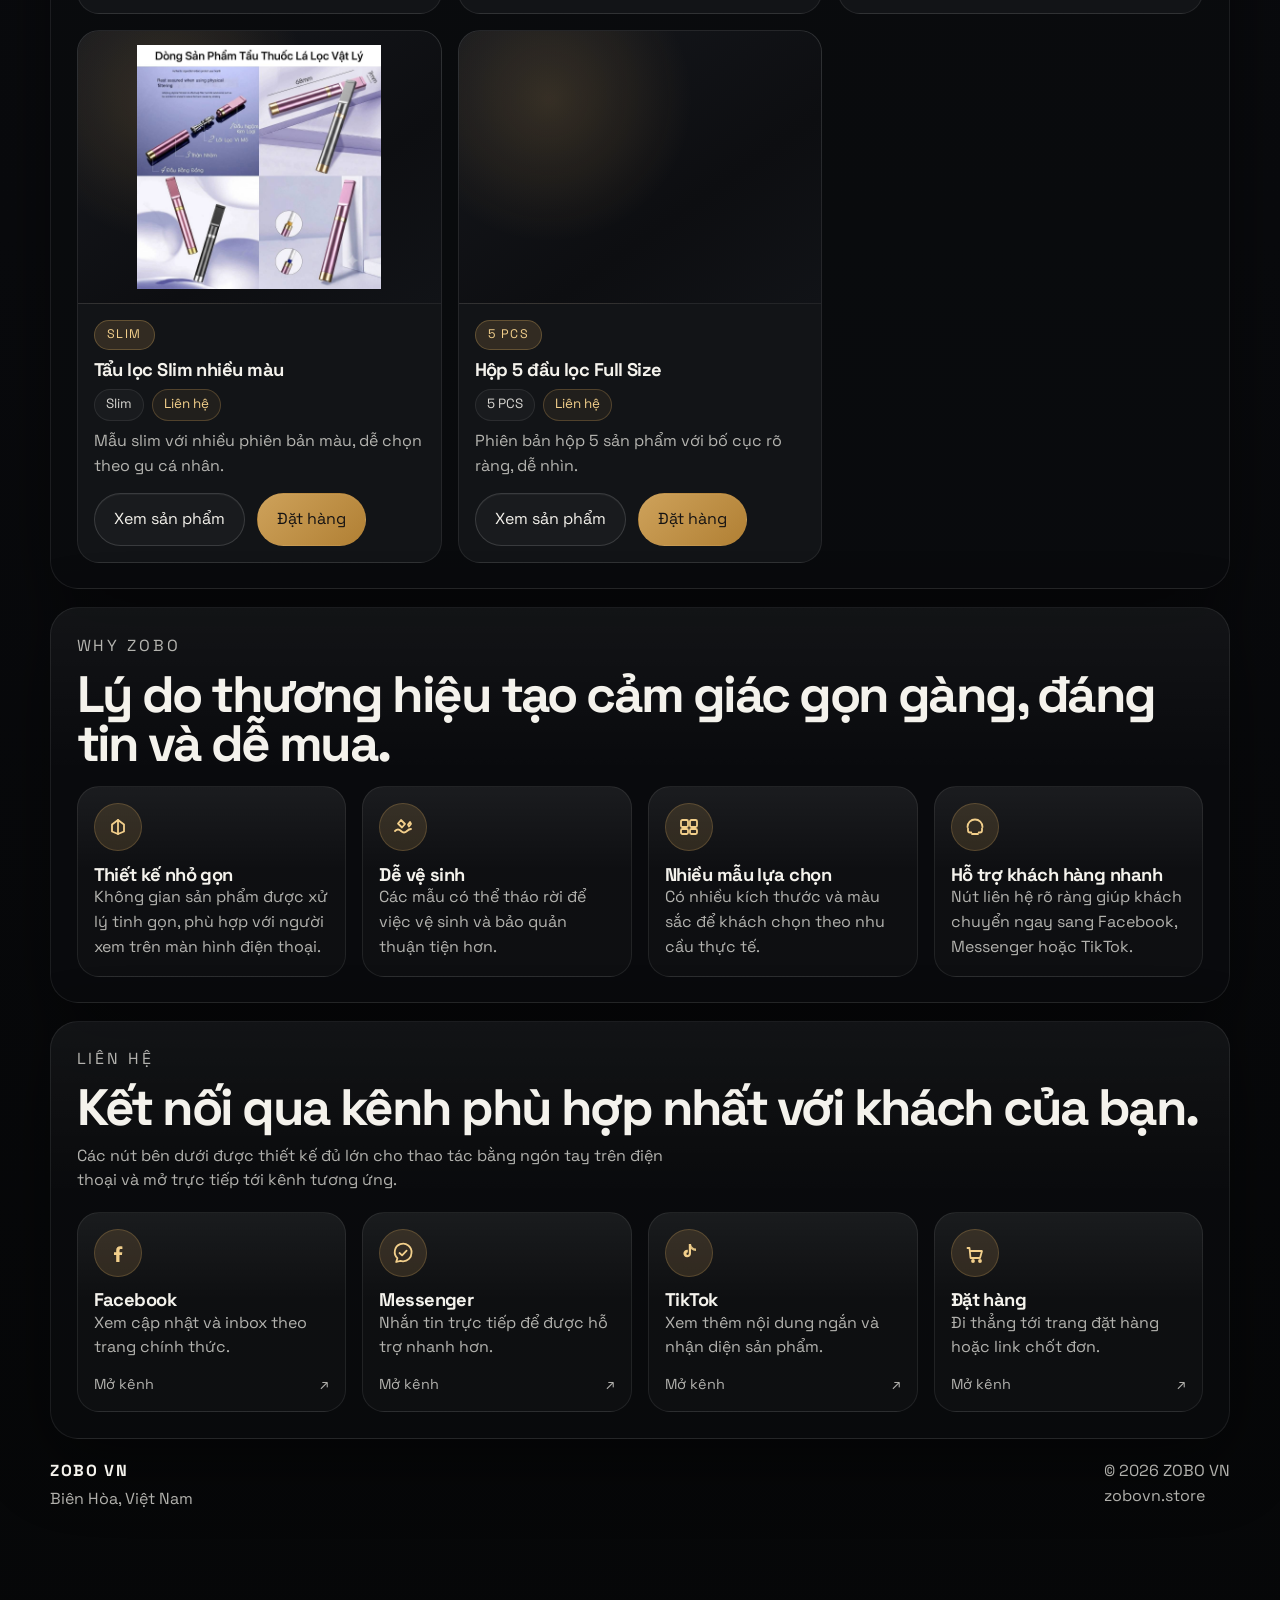
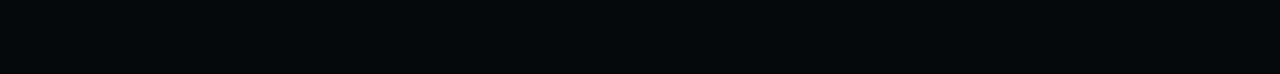
==== commit 8f9e2d38: "Switch admin to Netlify CMS" ====
--- a/index.html
+++ b/index.html
@@ -40,6 +40,7 @@
     />
 
     <link rel="stylesheet" href="styles.css" />
+    <script src="https://identity.netlify.com/v1/netlify-identity-widget.js"></script>
     <script type="module" src="js/main.js" defer></script>
   </head>
   <body>
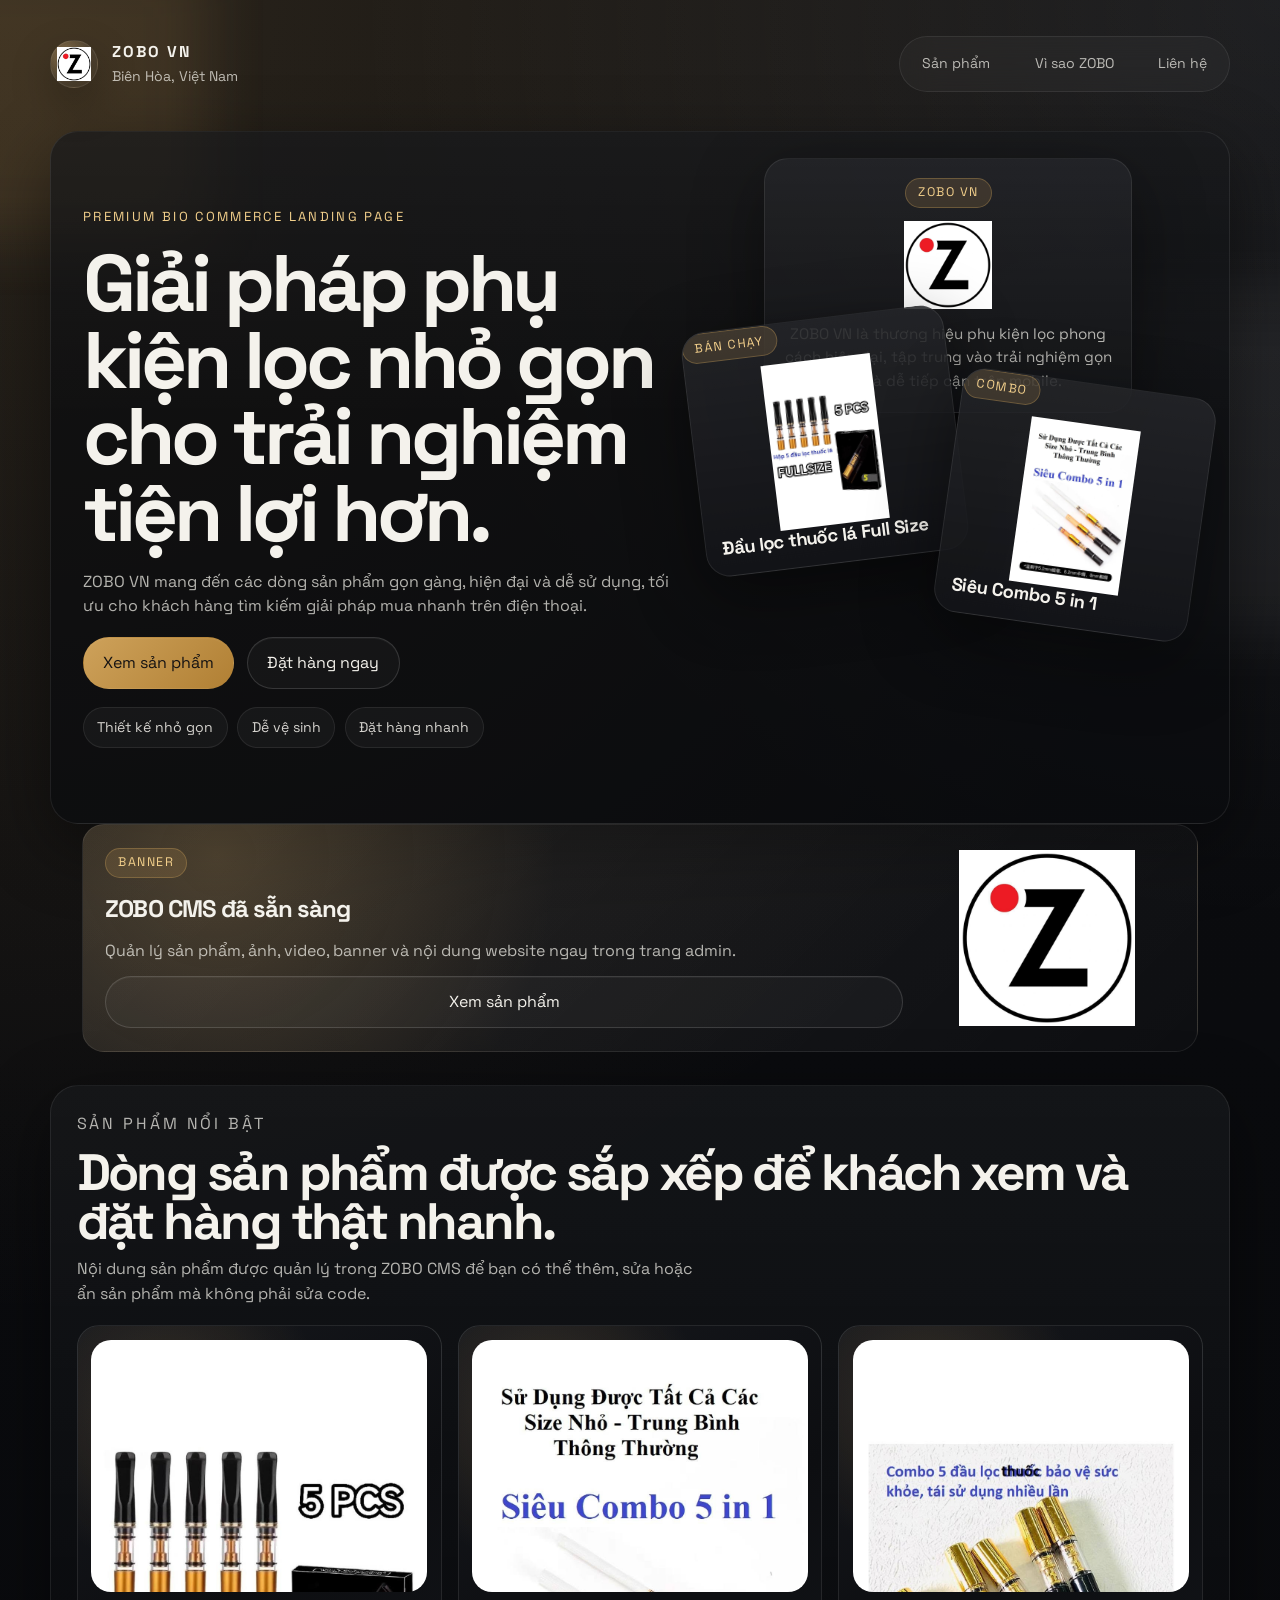
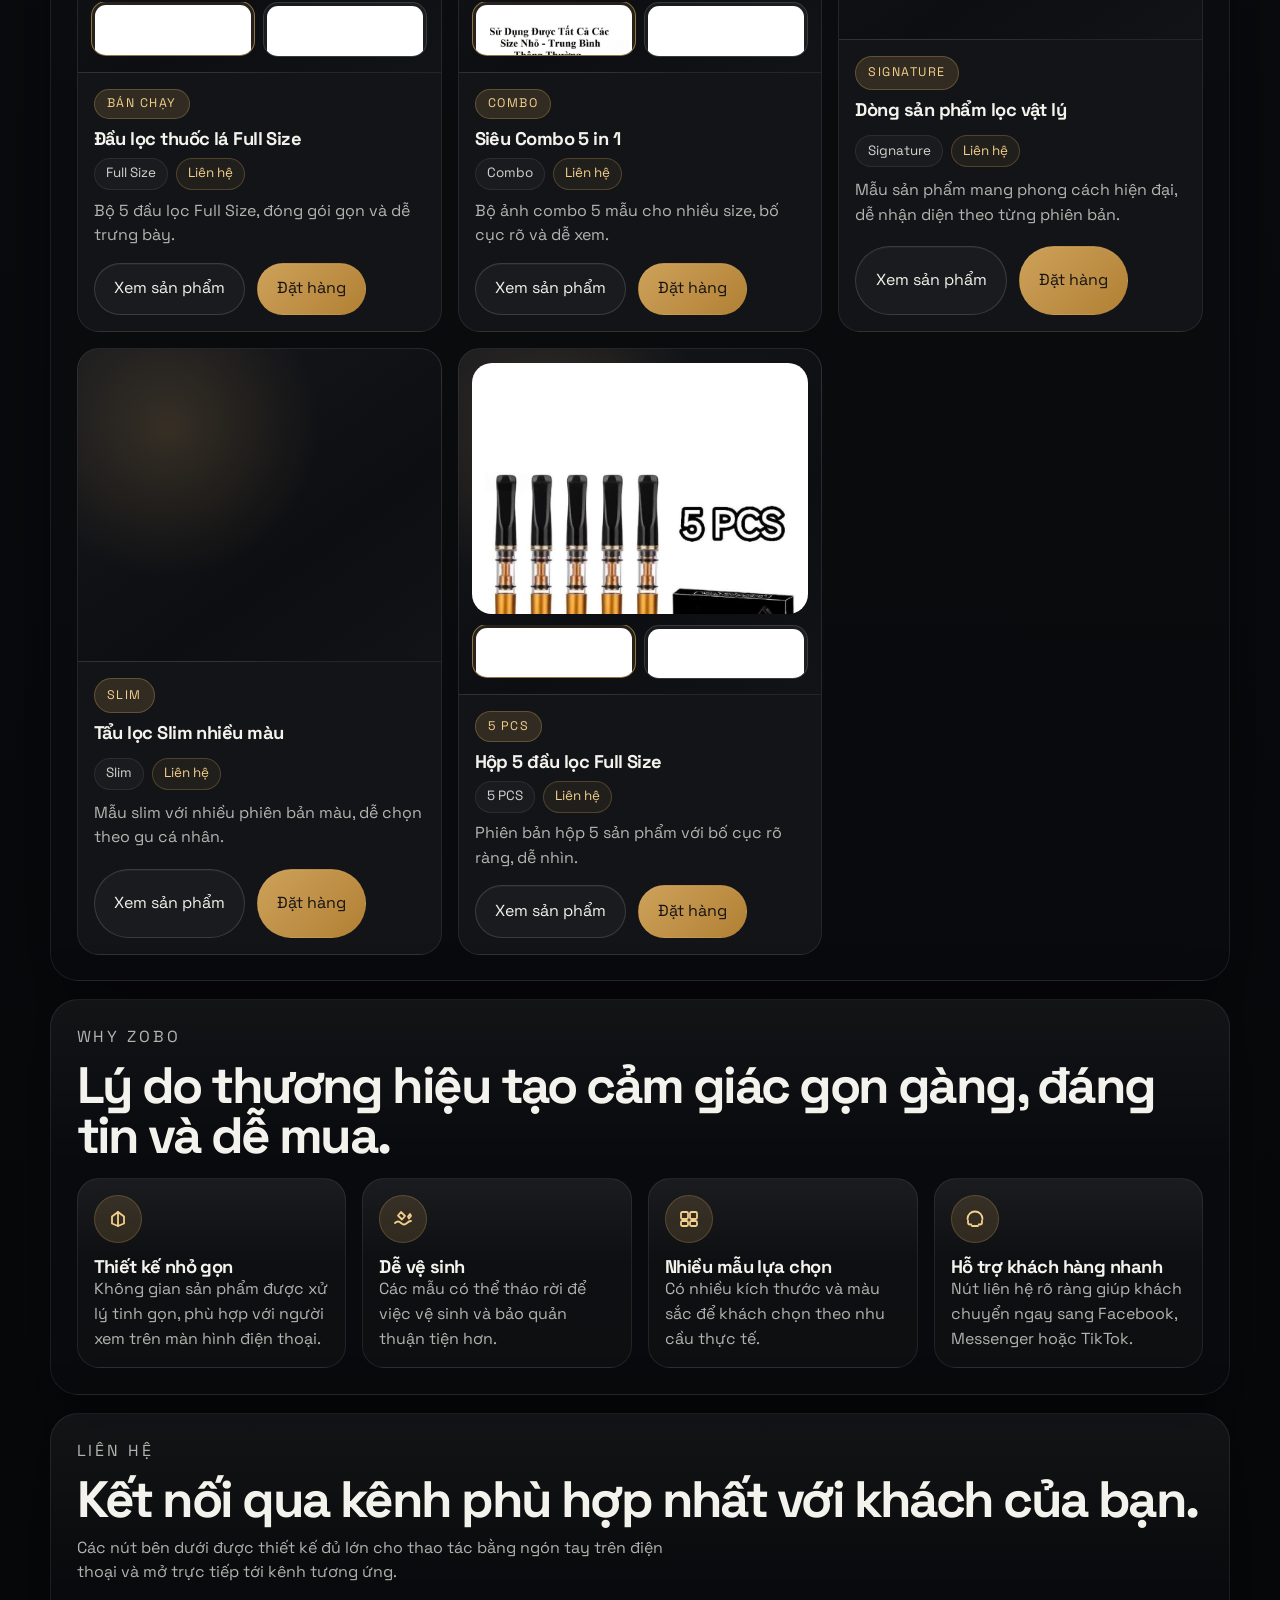
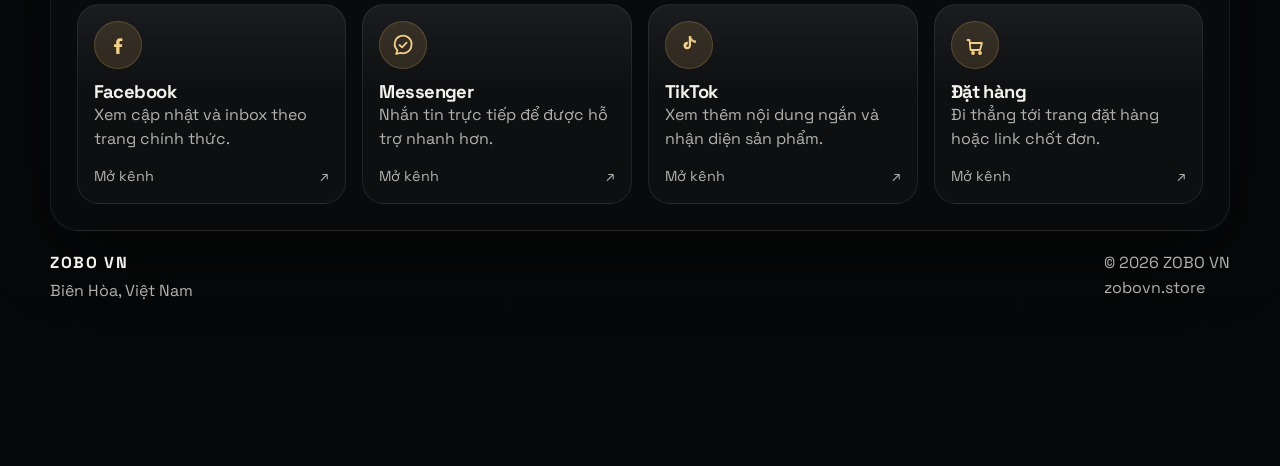
==== commit ee8fff62: "Expand admin into ZOBO CMS" ====
--- a/index.html
+++ b/index.html
@@ -9,7 +9,7 @@
       content="ZOBO VN là landing page chính thức giới thiệu phụ kiện lọc nhỏ gọn, hiện đại và dễ đặt hàng tại Biên Hòa, Việt Nam."
     />
     <meta name="robots" content="index,follow,max-image-preview:large" />
-    <link rel="canonical" href="https://zobovn.store/" />
+    <link rel="canonical" href="https://zobovn.store/" data-canonical-url />
 
     <meta property="og:site_name" content="ZOBO VN" />
     <meta property="og:type" content="website" />
@@ -53,11 +53,11 @@
       <header class="site-header reveal">
         <a class="brand" href="#top" aria-label="ZOBO VN trang chủ">
           <span class="brand__mark" aria-hidden="true">
-            <img src="assets/logo.png" alt="" />
+            <img src="assets/logo.png" alt="" data-site-logo />
           </span>
           <span class="brand__text">
-            <strong>ZOBO VN</strong>
-            <span>Biên Hòa, Việt Nam</span>
+            <strong data-brand-name>ZOBO VN</strong>
+            <span data-brand-location>Biên Hòa, Việt Nam</span>
           </span>
         </a>
 
@@ -71,19 +71,19 @@
       <main id="main-content">
         <section class="hero section" id="top">
           <div class="hero__copy reveal">
-            <p class="eyebrow">Premium bio commerce landing page</p>
-            <h1>Giải pháp phụ kiện lọc nhỏ gọn cho trải nghiệm tiện lợi hơn.</h1>
-            <p class="hero__lead">
+            <p class="eyebrow" data-hero-eyebrow>Premium bio commerce landing page</p>
+            <h1 data-hero-title>Giải pháp phụ kiện lọc nhỏ gọn cho trải nghiệm tiện lợi hơn.</h1>
+            <p class="hero__lead" data-hero-lead>
               ZOBO VN mang đến các dòng sản phẩm gọn gàng, hiện đại và dễ sử dụng,
               tối ưu cho khách hàng tìm kiếm giải pháp mua nhanh trên điện thoại.
             </p>
 
             <div class="hero__actions">
-              <a class="button button--primary" href="#products">Xem sản phẩm</a>
-              <a class="button button--secondary" href="#contact" data-order-link>Đặt hàng ngay</a>
+              <a class="button button--primary" href="#products" data-hero-primary-cta>Xem sản phẩm</a>
+              <a class="button button--secondary" href="#contact" data-order-link data-hero-secondary-cta>Đặt hàng ngay</a>
             </div>
 
-            <ul class="hero__chips" aria-label="Điểm nổi bật">
+            <ul class="hero__chips" aria-label="Điểm nổi bật" data-hero-chips>
               <li>Thiết kế nhỏ gọn</li>
               <li>Dễ vệ sinh</li>
               <li>Đặt hàng nhanh</li>
@@ -97,8 +97,9 @@
                 src="assets/logo.png"
                 alt=""
                 class="hero-card__logo"
+                data-site-logo
               />
-              <p>Thương hiệu phụ kiện lọc phong cách hiện đại, tập trung vào trải nghiệm gọn nhẹ và dễ tiếp cận trên mobile.</p>
+              <p data-brand-card-copy>Thương hiệu phụ kiện lọc phong cách hiện đại, tập trung vào trải nghiệm gọn nhẹ và dễ tiếp cận trên mobile.</p>
             </div>
 
             <div class="hero-card hero-card--feature hero-card--primary" data-hero-primary>
@@ -125,23 +126,26 @@
           </div>
         </section>
 
+        <div class="banner-zone reveal" data-banner-zone></div>
+
         <section class="section section--tight reveal" id="products" aria-labelledby="products-title">
           <div class="section-heading">
-            <p class="eyebrow">Sản phẩm nổi bật</p>
-            <h2 id="products-title">Dòng sản phẩm được sắp xếp để khách xem và đặt hàng thật nhanh.</h2>
-            <p>
+            <p class="eyebrow" data-products-eyebrow>Sản phẩm nổi bật</p>
+            <h2 id="products-title" data-products-title>Dòng sản phẩm được sắp xếp để khách xem và đặt hàng thật nhanh.</h2>
+            <p data-products-description>
               Nội dung sản phẩm được cấu trúc theo dữ liệu riêng để sau này có thể thêm,
               sửa hoặc ẩn sản phẩm mà không phải chạm vào bố cục tổng thể.
             </p>
           </div>
 
+          <div class="voucher-strip" data-voucher-strip></div>
           <div class="product-grid" data-product-grid aria-live="polite"></div>
         </section>
 
         <section class="section reveal" id="why-zobo" aria-labelledby="why-title">
           <div class="section-heading">
-            <p class="eyebrow">Why ZOBO</p>
-            <h2 id="why-title">Lý do thương hiệu tạo cảm giác gọn gàng, đáng tin và dễ mua.</h2>
+            <p class="eyebrow" data-benefits-eyebrow>Why ZOBO</p>
+            <h2 id="why-title" data-benefits-title>Lý do thương hiệu tạo cảm giác gọn gàng, đáng tin và dễ mua.</h2>
           </div>
 
           <div class="benefit-grid" data-benefit-grid></div>
@@ -149,9 +153,9 @@
 
         <section class="section reveal" id="contact" aria-labelledby="contact-title">
           <div class="section-heading">
-            <p class="eyebrow">Liên hệ</p>
-            <h2 id="contact-title">Kết nối qua kênh phù hợp nhất với khách của bạn.</h2>
-            <p>
+            <p class="eyebrow" data-contact-eyebrow>Liên hệ</p>
+            <h2 id="contact-title" data-contact-title>Kết nối qua kênh phù hợp nhất với khách của bạn.</h2>
+            <p data-contact-description>
               Các nút bên dưới được thiết kế đủ lớn cho thao tác bằng ngón tay trên điện thoại và mở trực tiếp tới kênh tương ứng.
             </p>
           </div>
@@ -162,15 +166,17 @@
 
       <footer class="site-footer reveal">
         <div>
-          <strong>ZOBO VN</strong>
-          <p>Biên Hòa, Việt Nam</p>
+          <strong data-brand-name>ZOBO VN</strong>
+          <p data-brand-location>Biên Hòa, Việt Nam</p>
         </div>
         <div>
-          <p>© 2026 ZOBO VN</p>
-          <p>zobovn.store</p>
+          <p data-footer-copy>© 2026 ZOBO VN</p>
+          <p data-footer-domain>zobovn.store</p>
         </div>
       </footer>
     </div>
+
+    <div data-popup-root></div>
 
     <a class="floating-cta" href="#contact" data-order-link aria-label="Đặt hàng ngay">
       Đặt hàng ngay
--- a/styles.css
+++ b/styles.css
@@ -416,6 +416,86 @@
   gap: 1rem;
 }
 
+.banner-zone {
+  display: grid;
+  gap: 1rem;
+  margin: 0 auto;
+  max-width: var(--container);
+  padding: 0 clamp(1rem, 4vw, 2rem) 1rem;
+}
+
+.banner-zone[hidden],
+.voucher-strip[hidden] {
+  display: none;
+}
+
+.promo-banner {
+  display: grid;
+  grid-template-columns: minmax(0, 1fr) minmax(9rem, 16rem);
+  gap: 1rem;
+  align-items: center;
+  overflow: hidden;
+  border: 1px solid var(--stroke);
+  border-radius: var(--radius-lg);
+  background:
+    radial-gradient(circle at 12% 14%, rgba(214, 168, 94, 0.22), transparent 34%),
+    linear-gradient(135deg, rgba(255, 255, 255, 0.08), rgba(255, 255, 255, 0.02));
+  padding: clamp(1rem, 3vw, 1.4rem);
+}
+
+.promo-banner__copy {
+  display: grid;
+  gap: 0.75rem;
+}
+
+.promo-banner h2,
+.promo-popup h2 {
+  margin: 0;
+  letter-spacing: -0.04em;
+}
+
+.promo-banner p,
+.promo-popup p,
+.voucher-card p {
+  margin: 0;
+  color: var(--muted);
+}
+
+.promo-banner img {
+  width: 100%;
+  max-height: 11rem;
+  object-fit: contain;
+}
+
+.voucher-strip {
+  display: grid;
+  gap: 0.75rem;
+  margin-bottom: 1rem;
+}
+
+.voucher-card {
+  display: flex;
+  gap: 0.85rem;
+  align-items: center;
+  border: 1px dashed rgba(214, 168, 94, 0.45);
+  border-radius: 22px;
+  background: rgba(214, 168, 94, 0.08);
+  padding: 0.8rem 0.9rem;
+}
+
+.voucher-card span {
+  display: inline-flex;
+  align-items: center;
+  justify-content: center;
+  min-width: 5.5rem;
+  min-height: 2.4rem;
+  border-radius: 999px;
+  background: rgba(214, 168, 94, 0.16);
+  color: var(--accent-strong);
+  font-weight: 900;
+  letter-spacing: 0.06em;
+}
+
 .product-card {
   display: grid;
   gap: 0;
@@ -484,7 +564,8 @@
 
 .product-card__media {
   position: relative;
-  aspect-ratio: 4 / 3;
+  display: grid;
+  gap: 0.65rem;
   background:
     radial-gradient(circle at 25% 25%, rgba(214, 168, 94, 0.18), transparent 42%),
     linear-gradient(145deg, #16181d, #0d0e11 64%, #111317);
@@ -492,10 +573,77 @@
   padding: 0.85rem;
 }
 
-.product-card__media img {
+.product-card__media-stage {
+  display: grid;
+  place-items: center;
+  aspect-ratio: 4 / 3;
+  overflow: hidden;
+  border-radius: 20px;
+}
+
+.product-card__media-stage img,
+.product-card__media-stage video {
   width: 100%;
   height: 100%;
   object-fit: contain;
+}
+
+.product-card__media-stage video {
+  background: #050608;
+}
+
+.product-card__thumbs {
+  display: grid;
+  grid-auto-flow: column;
+  grid-auto-columns: minmax(3.35rem, 1fr);
+  gap: 0.45rem;
+  overflow-x: auto;
+  padding-bottom: 0.1rem;
+  scrollbar-width: thin;
+}
+
+.product-card__thumb {
+  display: grid;
+  place-items: center;
+  height: 3.4rem;
+  padding: 0.2rem;
+  border: 1px solid rgba(255, 255, 255, 0.13);
+  border-radius: 15px;
+  background: rgba(255, 255, 255, 0.05);
+  color: var(--text);
+  cursor: pointer;
+  overflow: hidden;
+  transition:
+    transform 180ms ease,
+    border-color 180ms ease,
+    background 180ms ease;
+}
+
+.product-card__thumb:hover,
+.product-card__thumb.is-active {
+  transform: translateY(-1px);
+  border-color: rgba(214, 168, 94, 0.62);
+  background: rgba(214, 168, 94, 0.12);
+}
+
+.product-card__thumb img {
+  width: 100%;
+  height: 100%;
+  object-fit: cover;
+  border-radius: 11px;
+}
+
+.product-card__thumb-label {
+  display: inline-flex;
+  align-items: center;
+  justify-content: center;
+  width: 100%;
+  height: 100%;
+  border-radius: 11px;
+  background: rgba(0, 0, 0, 0.34);
+  color: var(--accent-strong);
+  font-size: 0.78rem;
+  font-weight: 800;
 }
 
 .product-card__actions {
@@ -635,6 +783,59 @@
   z-index: 25;
 }
 
+.promo-popup {
+  position: fixed;
+  inset: auto 1rem 1rem auto;
+  z-index: 50;
+  max-width: min(25rem, calc(100vw - 2rem));
+}
+
+.promo-popup__panel {
+  position: relative;
+  display: grid;
+  grid-template-columns: 6.5rem minmax(0, 1fr);
+  gap: 1rem;
+  align-items: center;
+  border: 1px solid var(--stroke-strong);
+  border-radius: 28px;
+  background:
+    radial-gradient(circle at 0% 0%, rgba(214, 168, 94, 0.25), transparent 42%),
+    rgba(14, 15, 18, 0.95);
+  box-shadow: 0 1.2rem 4rem rgba(0, 0, 0, 0.38);
+  padding: 1rem;
+  backdrop-filter: blur(18px);
+}
+
+.promo-popup__panel img {
+  width: 100%;
+  aspect-ratio: 1;
+  object-fit: contain;
+  border-radius: 22px;
+  background: rgba(255, 255, 255, 0.05);
+}
+
+.promo-popup__panel > div {
+  display: grid;
+  gap: 0.55rem;
+}
+
+.promo-popup__close {
+  position: absolute;
+  top: 0.7rem;
+  right: 0.7rem;
+  display: inline-grid;
+  place-items: center;
+  width: 2rem;
+  height: 2rem;
+  border: 1px solid var(--stroke);
+  border-radius: 999px;
+  background: rgba(255, 255, 255, 0.08);
+  color: var(--text);
+  cursor: pointer;
+  font-size: 1.2rem;
+  line-height: 1;
+}
+
 .reveal {
   opacity: 0;
   transform: translateY(18px);
@@ -808,8 +1009,27 @@
     font-size: 1.03rem;
   }
 
+  .promo-banner {
+    grid-template-columns: 1fr;
+  }
+
+  .promo-banner img {
+    max-height: 9rem;
+    order: -1;
+  }
+
   .product-card__actions {
     flex-direction: column;
+  }
+
+  .promo-popup {
+    inset: auto 0.75rem calc(4.9rem + env(safe-area-inset-bottom)) 0.75rem;
+    max-width: none;
+  }
+
+  .promo-popup__panel {
+    grid-template-columns: 4.8rem minmax(0, 1fr);
+    border-radius: 24px;
   }
 }
 
